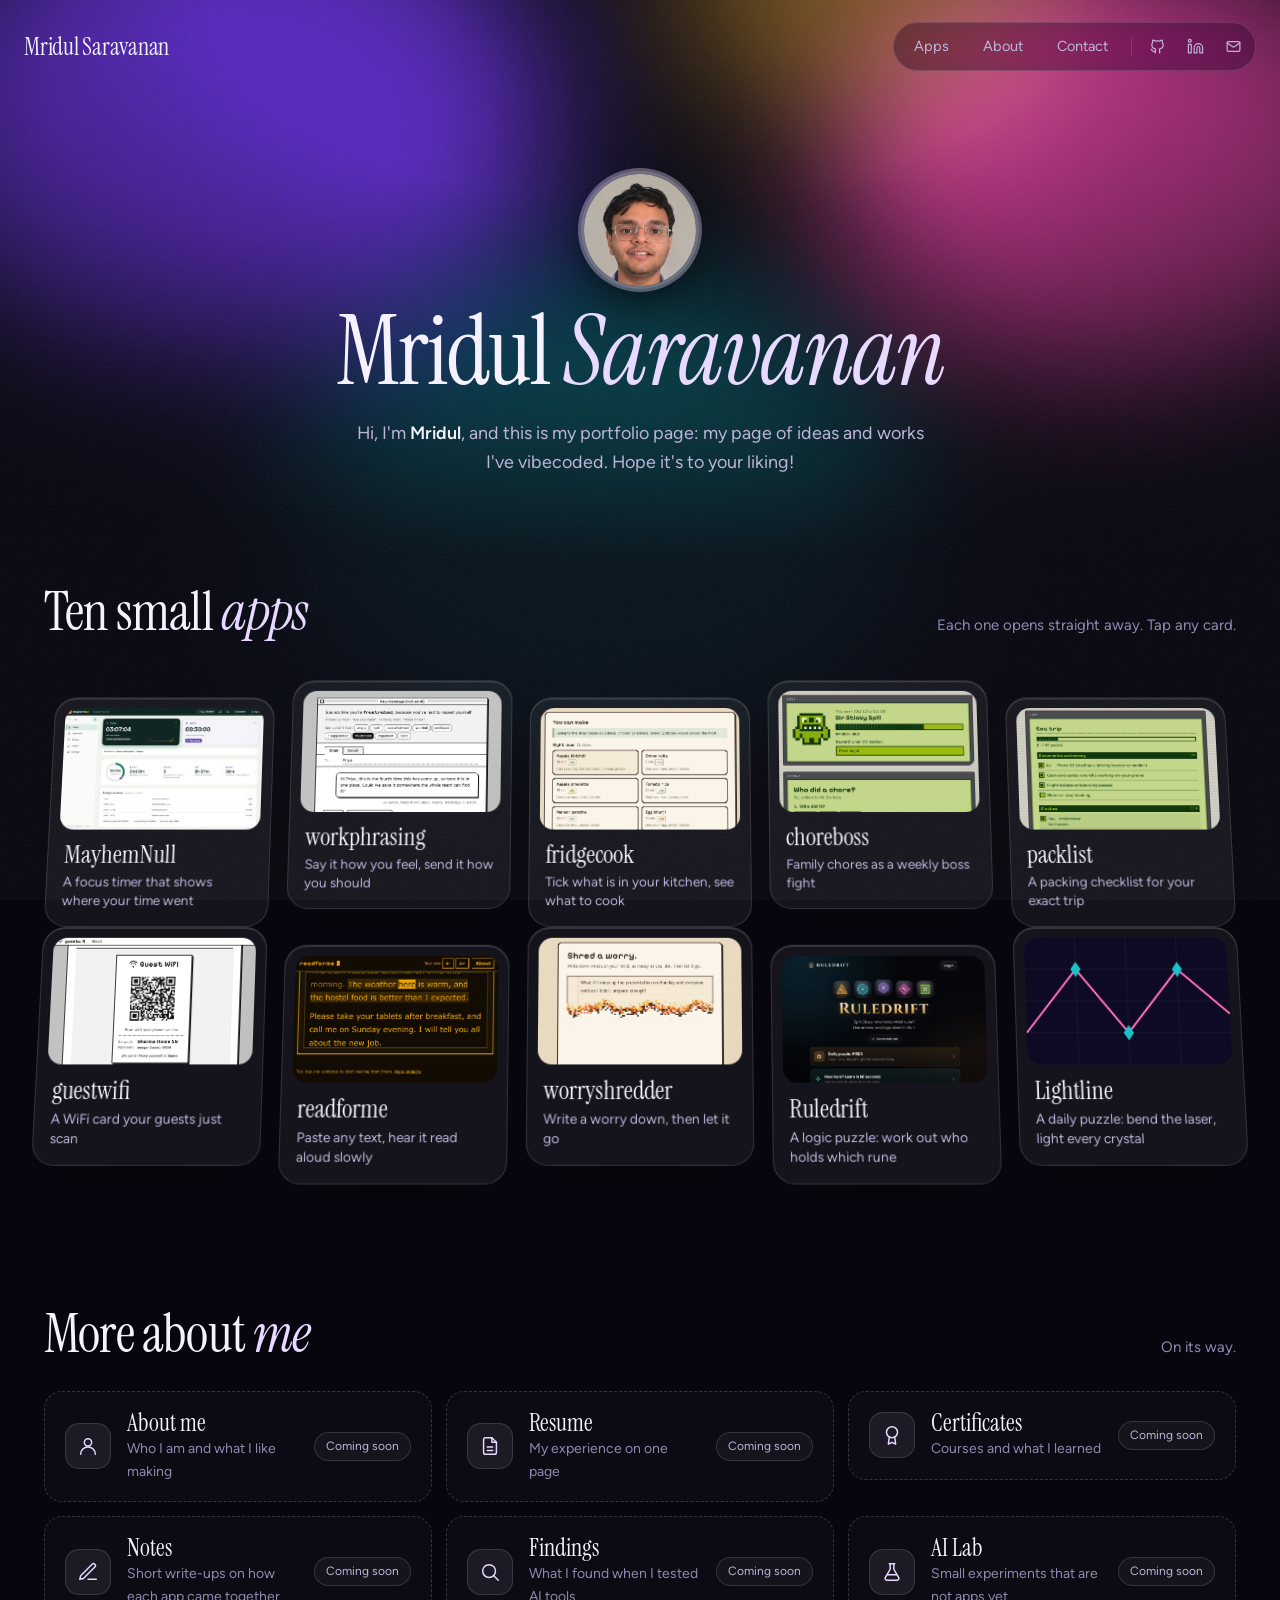
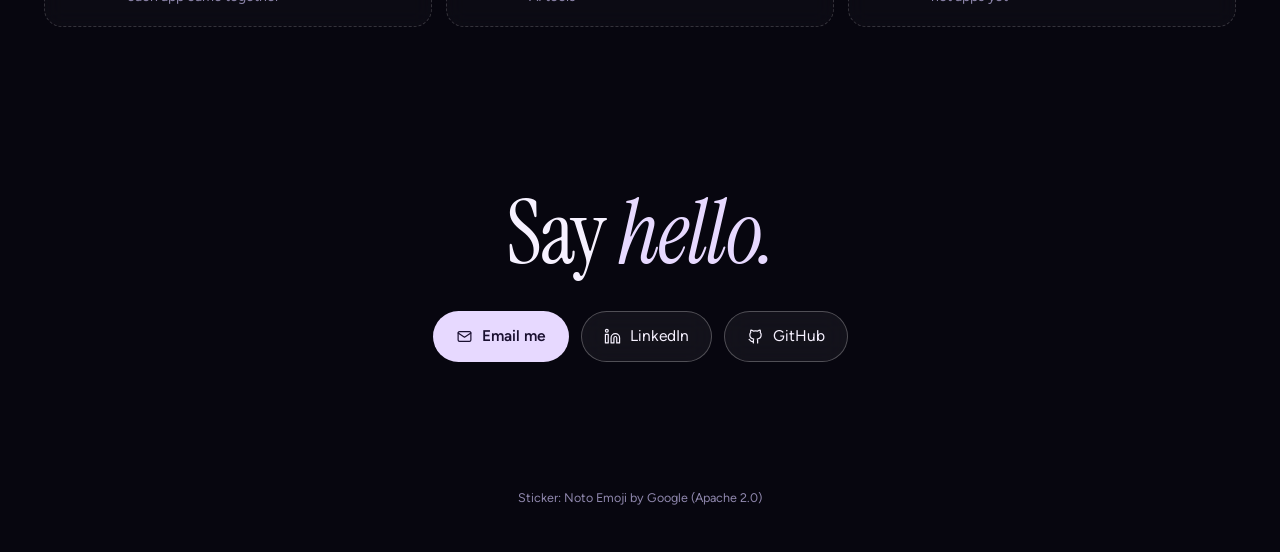
==== index.html @ 55b0dd6d "Homepage: real photo (blue shirt) instead of the waving emoji; link preview uses it too Co-Authored-" ====
<!doctype html>
<html lang="en">
<head>
<meta charset="utf-8">
<meta name="viewport" content="width=device-width, initial-scale=1">
<title>Mridul Saravanan</title>
<meta name="description" content="Hi, I'm Mridul. This is my page of ideas and works I've vibecoded.">
<meta property="og:title" content="Mridul Saravanan">
<meta property="og:description" content="My page of ideas and works I've vibecoded.">
<meta property="og:image" content="https://mridulsaravanan.com/assets/me-og.jpg">
<meta name="color-scheme" content="dark">
<meta name="theme-color" content="#07060f">
<link rel="icon" href="assets/me.png" type="image/png">
<link rel="preload" href="assets/instrument-serif-400.woff2" as="font" type="font/woff2" crossorigin>
<style>
@font-face { font-family: "Instrument Serif"; src: url("assets/instrument-serif-400.woff2") format("woff2"); font-weight: 400; font-style: normal; font-display: swap; }
@font-face { font-family: "Instrument Serif"; src: url("assets/instrument-serif-400-italic.woff2") format("woff2"); font-weight: 400; font-style: italic; font-display: swap; }
@font-face { font-family: "Figtree"; src: url("assets/figtree-400.woff2") format("woff2"); font-weight: 400; font-display: swap; }
@font-face { font-family: "Figtree"; src: url("assets/figtree-600.woff2") format("woff2"); font-weight: 600; font-display: swap; }

:root {
  --bg: #07060f;
  --text: #f6f1ff;
  --muted: #bdb4d8;
  --dim: #8f87ad;
  --glass: rgba(255, 255, 255, .055);
  --glass-hi: rgba(255, 255, 255, .11);
  --edge: rgba(255, 255, 255, .13);
  --edge-hi: rgba(255, 255, 255, .26);
  --violet: #6d3cff;
  --rose: #ff4fa3;
  --teal: #19c3c9;
  --amber: #ffb44a;
  --lilac: #e7d9ff;
  --serif: "Instrument Serif", Georgia, serif;
  --sans: "Figtree", system-ui, -apple-system, "Segoe UI", sans-serif;
  --ease: cubic-bezier(.16, 1, .3, 1);
}
* { box-sizing: border-box; }
html { background: var(--bg); overflow-x: clip; scroll-behavior: smooth; scrollbar-color: #2b2540 var(--bg); }
body { margin: 0; min-height: 100vh; color: var(--text); font: 400 17px/1.6 var(--sans); -webkit-font-smoothing: antialiased; overflow-x: clip; }
::selection { background: rgba(190, 140, 255, .38); color: #fff; }
a { color: inherit; text-decoration: none; }
:focus-visible { outline: 2px solid var(--lilac); outline-offset: 4px; border-radius: 12px; }

/* ---------- the sky: aurora, a light that follows the pointer, grain ---------- */
.aurora { position: fixed; inset: -20%; z-index: 0; pointer-events: none; filter: blur(72px) saturate(130%);
  transform: translate3d(var(--ax, 0px), var(--ay, 0px), 0); animation: dawn 2.4s var(--ease) both; }
.aurora i { position: absolute; border-radius: 50%; mix-blend-mode: screen; opacity: .72; animation: drift 22s ease-in-out infinite alternate; }
.aurora i:nth-child(1) { width: 52vw; height: 40vw; left: 8%; top: 4%; background: var(--violet); }
.aurora i:nth-child(2) { width: 46vw; height: 36vw; right: 6%; top: 10%; background: var(--rose); animation-duration: 28s; animation-delay: -6s; }
.aurora i:nth-child(3) { width: 50vw; height: 34vw; left: 30%; top: 38%; background: var(--teal); animation-duration: 25s; animation-delay: -12s; opacity: .5; }
.aurora i:nth-child(4) { width: 30vw; height: 24vw; left: 52%; top: 0; background: var(--amber); opacity: .42; animation-duration: 31s; }
@keyframes drift { 0% { transform: translate(0, 0) scale(1); } 50% { transform: translate(6vw, 4vw) scale(1.12); } 100% { transform: translate(-5vw, 2vw) scale(.92); } }
@keyframes dawn { from { opacity: 0; } to { opacity: 1; } }
.veil { position: fixed; inset: 0; z-index: 0; pointer-events: none; background: radial-gradient(120% 80% at 50% 0%, transparent 28%, rgba(7, 6, 15, .88) 78%); }
.torch { position: fixed; left: 0; top: 0; width: 640px; height: 640px; margin: -320px 0 0 -320px; z-index: 0; pointer-events: none; border-radius: 50%;
  background: radial-gradient(closest-side, rgba(231, 217, 255, .1), transparent); transform: translate3d(var(--mx, 50vw), var(--my, 30vh), 0); opacity: 0; transition: opacity .8s; }
.torch.on { opacity: 1; }
.grain { position: fixed; inset: 0; z-index: 0; pointer-events: none; opacity: .08;
  background: url("data:image/svg+xml,%3Csvg xmlns='http://www.w3.org/2000/svg' width='140' height='140'%3E%3Cfilter id='n'%3E%3CfeTurbulence type='fractalNoise' baseFrequency='.9' numOctaves='2'/%3E%3C/filter%3E%3Crect width='100%25' height='100%25' filter='url(%23n)'/%3E%3C/svg%3E"); }

/* ---------- top bar ---------- */
.bar { position: sticky; top: 0; z-index: 20; display: flex; align-items: center; gap: 24px; max-width: 1280px; margin: 0 auto; padding: 22px 24px; }
.bar::before { content: ""; position: absolute; inset: 0 calc(50% - 50vw); z-index: -1; opacity: 0; transition: opacity .4s;
  background: rgba(9, 7, 20, .6); backdrop-filter: blur(18px) saturate(150%); -webkit-backdrop-filter: blur(18px) saturate(150%); border-bottom: 1px solid var(--edge); }
.bar.stuck::before { opacity: 1; }
.bar .who { font: 400 24px/1 var(--serif); letter-spacing: -.01em; }
.bar nav { margin-left: auto; display: flex; align-items: center; gap: 4px; padding: 5px; border-radius: 999px; background: rgba(20, 16, 36, .42); border: 1px solid var(--edge);
  backdrop-filter: blur(14px) saturate(150%); -webkit-backdrop-filter: blur(14px) saturate(150%); }
.bar nav a { padding: 7px 15px; border-radius: 999px; font-size: 14.5px; color: var(--muted); transition: color .25s, background .25s; }
.bar nav a:hover { color: var(--text); background: rgba(255, 255, 255, .08); }
.bar nav .ico { display: grid; place-items: center; width: 34px; height: 34px; padding: 0; }
.bar nav .sep { width: 1px; height: 18px; margin: 0 4px; background: var(--edge); }
svg.i { width: 17px; height: 17px; fill: none; stroke: currentColor; stroke-width: 1.7; stroke-linecap: round; stroke-linejoin: round; }

/* ---------- hello ---------- */
main { position: relative; z-index: 1; }
.hero { text-align: center; padding: 9vh 24px 0; }
.me { width: 112px; height: 112px; display: block; margin: 0 auto 20px; border-radius: 50%; object-fit: cover; box-shadow: 0 0 0 3px rgba(255, 255, 255, .14), 0 0 0 6px color-mix(in srgb, var(--lilac) 35%, transparent), 0 14px 34px rgba(0, 0, 0, .5); animation: float 7s ease-in-out infinite; }
@keyframes float { 50% { transform: translateY(-6px); } }
h1 { margin: 0; font: 400 clamp(60px, 10vw, 96px)/.95 var(--serif); letter-spacing: -.02em; text-wrap: balance; }
h1 em { font-style: italic; color: var(--lilac); }
.hello { max-width: 32em; margin: 22px auto 0; color: var(--muted); font-size: clamp(16px, 1.4vw, 19px); text-wrap: pretty; }
.hello b { color: var(--text); font-weight: 600; }
/* the one entrance: the name comes into focus out of the aurora */
.js .hero h1 { animation: focusIn 1.6s var(--ease) .15s both; }
.js .hero .hello { animation: focusIn 1.4s var(--ease) .45s both; }
.js .apps .head { animation: focusIn 1.4s var(--ease) .6s both; }
@keyframes focusIn { from { opacity: 0; filter: blur(14px); transform: translateY(10px); } to { opacity: 1; filter: none; transform: none; } }

/* ---------- section heads ---------- */
.head { max-width: 1240px; margin: 0 auto; padding: 0 24px; display: flex; align-items: baseline; justify-content: space-between; gap: 16px; }
.head h2 { margin: 0; font: 400 clamp(36px, 4.4vw, 54px)/1 var(--serif); letter-spacing: -.015em; }
.head h2 em { font-style: italic; color: var(--lilac); }
.head p { margin: 0; color: var(--dim); font-size: 15px; }

/* ---------- the apps: a glass wall that leans toward the pointer ---------- */
.apps { padding-top: 12vh; }
.stage { max-width: 1240px; margin: 34px auto 0; padding: 0 24px; perspective: 1600px; }
.wall { list-style: none; margin: 0; padding: 0; display: grid; grid-template-columns: repeat(5, 1fr); gap: 18px;
  transform: rotateX(var(--tx, 8deg)) rotateY(var(--ty, 0deg)); transform-style: preserve-3d; transition: transform 1.1s var(--ease); }
.wall li:nth-child(odd) { transform: translateY(18px); }
.js .wall li { animation: arrive 1.5s var(--ease) both; animation-delay: calc(.5s + var(--i) * 70ms); }
@keyframes arrive { from { opacity: 0; translate: 0 50px; } to { opacity: 1; translate: 0 0; } }
.card { position: relative; display: block; height: 100%; border-radius: 22px; padding: 10px; background: var(--glass); border: 1px solid var(--edge); overflow: hidden;
  backdrop-filter: blur(18px) saturate(160%); -webkit-backdrop-filter: blur(18px) saturate(160%);
  box-shadow: 0 30px 60px -24px rgba(0, 0, 0, .6), inset 0 1px 0 rgba(255, 255, 255, .16);
  transition: transform .7s var(--ease), background .4s, border-color .4s, box-shadow .7s var(--ease); }
/* a sheen that follows the pointer across the glass */
.card::after { content: ""; position: absolute; inset: 0; border-radius: inherit; pointer-events: none; opacity: 0; transition: opacity .4s;
  background: radial-gradient(260px circle at var(--sx, 50%) var(--sy, 0%), rgba(255, 255, 255, .16), transparent 60%); }
.card:hover, .card:focus-visible { background: var(--glass-hi); border-color: var(--edge-hi); transform: translateZ(60px) translateY(-6px);
  box-shadow: 0 44px 80px -28px rgba(0, 0, 0, .75), inset 0 1px 0 rgba(255, 255, 255, .24); }
.card:hover::after, .card:focus-visible::after { opacity: 1; }
.shot { display: block; aspect-ratio: 16 / 10; border-radius: 14px; overflow: hidden; background: #120d26; }
.shot img, .shot svg { display: block; width: 100%; height: 100%; object-fit: cover; object-position: top; transition: transform 1.2s var(--ease); }
.card:hover .shot img { transform: scale(1.05); }
.card h3 { margin: 12px 6px 0; font: 400 25px/1.1 var(--serif); }
.card p { margin: 4px 6px 6px; font-size: 13.5px; line-height: 1.42; color: var(--muted); }
.card .seen { position: absolute; top: 18px; right: 18px; padding: 3px 9px; border-radius: 999px; font-size: 11px; letter-spacing: .04em; color: #1a1030; background: rgba(231, 217, 255, .85); opacity: 0; }
.wall li.visited .seen { opacity: 1; }
/* opening an app: the card flies forward through the glass */
.wall li.launch .card { animation: launch .6s cubic-bezier(.5, 0, .75, 0) forwards; }
@keyframes launch { to { transform: translateZ(420px); opacity: 0; filter: blur(6px); } }
/* the rest of the wall dims while one card is in focus */
.wall:has(.card:hover, .card:focus-visible) .card:not(:hover):not(:focus-visible) { opacity: .62; filter: saturate(.75); }

/* ---------- coming soon ---------- */
.soon { padding-top: 16vh; }
.soon-list { max-width: 1240px; margin: 30px auto 0; padding: 0 24px; list-style: none; display: grid; grid-template-columns: repeat(3, 1fr); gap: 14px; }
.soon-item { position: relative; display: flex; align-items: center; gap: 16px; padding: 18px 20px; border-radius: 18px; border: 1px dashed rgba(255, 255, 255, .17); background: rgba(255, 255, 255, .025);
  backdrop-filter: blur(10px); -webkit-backdrop-filter: blur(10px); }
.soon-item .glyph { flex: none; display: grid; place-items: center; width: 46px; height: 46px; border-radius: 14px; color: var(--lilac); background: rgba(231, 217, 255, .07); border: 1px solid var(--edge); }
.soon-item .glyph svg { width: 22px; height: 22px; fill: none; stroke: currentColor; stroke-width: 1.6; stroke-linecap: round; stroke-linejoin: round; }
.soon-item h3 { margin: 0; font: 400 24px/1.1 var(--serif); }
.soon-item p { margin: 2px 0 0; font-size: 14px; color: var(--dim); }
.soon-item .tag { margin-left: auto; flex: none; padding: 4px 11px; border-radius: 999px; font-size: 12px; color: var(--muted); border: 1px solid var(--edge); background: rgba(255, 255, 255, .04); }

/* ---------- contact ---------- */
.contact { padding: 18vh 24px 0; text-align: center; }
.contact h2 { margin: 0; font: 400 clamp(46px, 7vw, 88px)/1 var(--serif); letter-spacing: -.02em; }
.contact h2 em { font-style: italic; color: var(--lilac); }
.links { display: flex; justify-content: center; flex-wrap: wrap; gap: 12px; margin-top: 34px; }
.btn { display: inline-flex; align-items: center; gap: 9px; min-height: 48px; padding: 12px 22px; border-radius: 999px; font-size: 15.5px; border: 1px solid var(--edge-hi);
  background: rgba(255, 255, 255, .05); backdrop-filter: blur(12px); -webkit-backdrop-filter: blur(12px); transition: transform .4s var(--ease), background .3s, border-color .3s; }
.btn:hover { transform: translateY(-2px); background: rgba(255, 255, 255, .1); border-color: rgba(255, 255, 255, .4); }
.btn.main { background: var(--lilac); color: #1a1030; border-color: transparent; font-weight: 600; }
.btn.main:hover { background: #fff; box-shadow: 0 16px 40px -14px rgba(231, 217, 255, .6); }
footer { position: relative; z-index: 1; text-align: center; padding: 14vh 24px 44px; color: var(--dim); font-size: 12.5px; }

@media (max-width: 900px) {
  .wall { grid-template-columns: repeat(3, 1fr); }
  .soon-list { grid-template-columns: 1fr 1fr; }
}
@media (max-width: 640px) {
  .bar { padding: 16px; gap: 10px; }
  .bar .who { font-size: 21px; }
  .bar nav .txt, .bar nav .sep { display: none; }
  .hero { padding-top: 7vh; }
  .me { width: 96px; height: 96px; }
  .head { flex-direction: column; gap: 6px; padding: 0 16px; }
  .stage { perspective: none; padding: 0 16px; margin-top: 24px; }
  .wall { grid-template-columns: 1fr 1fr; gap: 12px; transform: none !important; }
  .wall li:nth-child(odd) { transform: none; }
  .card h3 { font-size: 21px; }
  .card p { font-size: 13px; }
  .soon-list { grid-template-columns: 1fr; padding: 0 16px; gap: 10px; }
  .soon-item { padding: 14px 16px; }
}
@media (prefers-reduced-motion: reduce) {
  *, .js .wall li, .js .hero h1, .js .hero .hello, .js .apps .head { animation: none !important; transition: none !important; }
  .wall { transform: rotateX(8deg) !important; }
}
</style>
<script>document.documentElement.className = 'js';</script>
</head>
<body>
<div class="aurora" id="aurora" aria-hidden="true"><i></i><i></i><i></i><i></i></div>
<div class="veil" aria-hidden="true"></div>
<div class="torch" id="torch" aria-hidden="true"></div>
<div class="grain" aria-hidden="true"></div>

<header class="bar">
  <a class="who" href="#top">Mridul Saravanan</a>
  <nav aria-label="Site">
    <a class="txt" href="#apps">Apps</a>
    <a class="txt" href="#soon">About</a>
    <a class="txt" href="#contact">Contact</a>
    <span class="sep" aria-hidden="true"></span>
    <a class="ico" href="https://github.com/mridulsn" aria-label="GitHub"><svg class="i" viewBox="0 0 24 24"><path d="M9 19c-4.3 1.4-4.3-2.5-6-3m12 5v-3.5c0-1 .1-1.4-.5-2 2.8-.3 5.5-1.4 5.5-6a4.6 4.6 0 0 0-1.3-3.2 4.2 4.2 0 0 0-.1-3.2s-1.1-.3-3.5 1.3a12.3 12.3 0 0 0-6.2 0C6.5 2.8 5.4 3.1 5.4 3.1a4.2 4.2 0 0 0-.1 3.2A4.6 4.6 0 0 0 4 9.5c0 4.6 2.7 5.7 5.5 6-.6.6-.6 1.2-.5 2V21"/></svg></a>
    <a class="ico" href="https://www.linkedin.com/in/mridulsn" aria-label="LinkedIn"><svg class="i" viewBox="0 0 24 24"><path d="M16 8a6 6 0 0 1 6 6v7h-4v-7a2 2 0 0 0-4 0v7h-4v-7a6 6 0 0 1 6-6zM2 9h4v12H2zM4 2a2 2 0 1 1 0 4 2 2 0 0 1 0-4z"/></svg></a>
    <a class="ico" href="mailto:mridul8527@gmail.com" aria-label="Email"><svg class="i" viewBox="0 0 24 24"><rect x="3" y="5" width="18" height="14" rx="2"/><path d="M3 7l9 6 9-6"/></svg></a>
  </nav>
</header>

<main id="top">
  <section class="hero">
    <img class="me" src="assets/me-photo.jpg" alt="Mridul Saravanan" width="112" height="112">
    <h1>Mridul <em>Saravanan</em></h1>
    <p class="hello">Hi, I'm <b>Mridul</b>, and this is my portfolio page: my page of ideas and works I've vibecoded. Hope it's to your liking!</p>
  </section>

  <section class="apps" id="apps" aria-labelledby="apps-h">
    <div class="head"><h2 id="apps-h">Ten small <em>apps</em></h2><p>Each one opens straight away. Tap any card.</p></div>
    <div class="stage"><ul class="wall" id="wall"></ul></div>
  </section>

  <section class="soon" id="soon" aria-labelledby="soon-h">
    <div class="head"><h2 id="soon-h">More about <em>me</em></h2><p>On its way.</p></div>
    <ul class="soon-list" id="soon-list"></ul>
  </section>

  <section class="contact" id="contact" aria-labelledby="contact-h">
    <h2 id="contact-h">Say <em>hello.</em></h2>
    <div class="links">
      <a class="btn main" href="mailto:mridul8527@gmail.com"><svg class="i" viewBox="0 0 24 24"><rect x="3" y="5" width="18" height="14" rx="2"/><path d="M3 7l9 6 9-6"/></svg>Email me</a>
      <a class="btn" href="https://www.linkedin.com/in/mridulsn"><svg class="i" viewBox="0 0 24 24"><path d="M16 8a6 6 0 0 1 6 6v7h-4v-7a2 2 0 0 0-4 0v7h-4v-7a6 6 0 0 1 6-6zM2 9h4v12H2zM4 2a2 2 0 1 1 0 4 2 2 0 0 1 0-4z"/></svg>LinkedIn</a>
      <a class="btn" href="https://github.com/mridulsn"><svg class="i" viewBox="0 0 24 24"><path d="M9 19c-4.3 1.4-4.3-2.5-6-3m12 5v-3.5c0-1 .1-1.4-.5-2 2.8-.3 5.5-1.4 5.5-6a4.6 4.6 0 0 0-1.3-3.2 4.2 4.2 0 0 0-.1-3.2s-1.1-.3-3.5 1.3a12.3 12.3 0 0 0-6.2 0C6.5 2.8 5.4 3.1 5.4 3.1a4.2 4.2 0 0 0-.1 3.2A4.6 4.6 0 0 0 4 9.5c0 4.6 2.7 5.7 5.5 6-.6.6-.6 1.2-.5 2V21"/></svg>GitHub</a>
    </div>
  </section>
</main>

<footer>Sticker: Noto Emoji by Google (Apache 2.0)</footer>

<script>
(function () {
  'use strict';
  var PROJECTS = [
    ['MayhemNull', 'A focus timer that shows where your time went', 'mayhemnull'],
    ['workphrasing', 'Say it how you feel, send it how you should', 'workphrasing'],
    ['fridgecook', 'Tick what is in your kitchen, see what to cook', 'fridgecook'],
    ['choreboss', 'Family chores as a weekly boss fight', 'choreboss'],
    ['packlist', 'A packing checklist for your exact trip', 'packlist'],
    ['guestwifi', 'A WiFi card your guests just scan', 'guestwifi'],
    ['readforme', 'Paste any text, hear it read aloud slowly', 'readforme'],
    ['worryshredder', 'Write a worry down, then let it go', 'worryshredder'],
    ['Ruledrift', 'A logic puzzle: work out who holds which rune', 'ruledrift'],
    ['Lightline', 'A daily puzzle: bend the laser, light every crystal', 'lightline']
  ];
  // Coming soon: to open one later, give it a link as a fourth item, e.g. [..., '/about/']
  var SOON = [
    ['About me', 'Who I am and what I like making', 'user'],
    ['Resume', 'My experience on one page', 'doc'],
    ['Certificates', 'Courses and what I learned', 'badge'],
    ['Notes', 'Short write-ups on how each app came together', 'pen'],
    ['Findings', 'What I found when I tested AI tools', 'search'],
    ['AI Lab', 'Small experiments that are not apps yet', 'flask']
  ];
  var GLYPHS = {
    user: '<circle cx="12" cy="8" r="4"/><path d="M4 21a8 8 0 0 1 16 0"/>',
    doc: '<path d="M14 3H7a2 2 0 0 0-2 2v14a2 2 0 0 0 2 2h10a2 2 0 0 0 2-2V8z"/><path d="M14 3v5h5M9 13h6M9 17h6"/>',
    badge: '<circle cx="12" cy="9" r="6"/><path d="M9 14.5L8 22l4-2 4 2-1-7.5"/>',
    pen: '<path d="M12 20h9"/><path d="M16.5 3.5a2.1 2.1 0 0 1 3 3L7 19l-4 1 1-4z"/>',
    search: '<circle cx="11" cy="11" r="7"/><path d="M21 21l-4.3-4.3"/>',
    flask: '<path d="M9 3h6M10 3v6L4.5 18.5A2 2 0 0 0 6.2 21h11.6a2 2 0 0 0 1.7-2.5L14 9V3"/><path d="M7 15h10"/>'
  };
  var LIGHTLINE_ART = '<svg viewBox="0 0 320 200" preserveAspectRatio="xMidYMid slice" aria-hidden="true"><rect width="320" height="200" fill="#0f0a24"/>' +
    '<g stroke="rgba(231,217,255,.08)"><path d="M0 50H320M0 100H320M0 150H320M80 0V200M160 0V200M240 0V200"/></g>' +
    '<path d="M0 150 L80 50 L160 150 L240 50 L320 120" fill="none" stroke="#ff4fa3" stroke-width="3" stroke-linejoin="round"/>' +
    '<path d="M0 150 L80 50 L160 150 L240 50 L320 120" fill="none" stroke="#ffd1ea" stroke-width="1"/>' +
    '<g fill="#19c3c9"><path d="M80 38l8 12-8 12-8-12z"/><path d="M160 138l8 12-8 12-8-12z"/><path d="M240 38l8 12-8 12-8-12z"/></g></svg>';

  var reduce = window.matchMedia && window.matchMedia('(prefers-reduced-motion: reduce)').matches;
  var visited = [];
  try { visited = JSON.parse(localStorage.getItem('aurora.visited') || '[]') || []; } catch (e) { visited = []; }

  var wall = document.getElementById('wall');
  PROJECTS.forEach(function (p, i) {
    var li = document.createElement('li');
    li.style.setProperty('--i', i);
    if (visited.indexOf(p[2]) >= 0) li.className = 'visited';
    var a = document.createElement('a');
    a.className = 'card'; a.href = '/' + p[2] + '/'; a.setAttribute('data-slug', p[2]);
    a.innerHTML = '<span class="shot">' + (p[2] === 'lightline' ? LIGHTLINE_ART : '<img loading="lazy" alt="" src="assets/' + p[2] + '.jpg">') + '</span>' +
      '<h3></h3><p></p><span class="seen">Opened</span>';
    a.querySelector('h3').textContent = p[0];
    a.querySelector('p').textContent = p[1];
    li.appendChild(a); wall.appendChild(li);
  });

  var soon = document.getElementById('soon-list');
  SOON.forEach(function (s) {
    var li = document.createElement('li');
    var el = document.createElement(s[3] ? 'a' : 'div');
    el.className = 'soon-item';
    if (s[3]) el.href = s[3];
    el.innerHTML = '<span class="glyph"><svg viewBox="0 0 24 24" aria-hidden="true">' + GLYPHS[s[2]] + '</svg></span><span><h3></h3><p></p></span>' +
      (s[3] ? '' : '<span class="tag">Coming soon</span>');
    el.querySelector('h3').textContent = s[0];
    el.querySelector('p').textContent = s[1];
    li.appendChild(el); soon.appendChild(li);
  });

  // the top bar gets its glass once the page moves under it
  var bar = document.querySelector('.bar');
  function onScroll() { bar.classList.toggle('stuck', window.scrollY > 8); }
  window.addEventListener('scroll', onScroll, { passive: true }); onScroll();

  // Tap: the card flies forward, then the app opens. Modified clicks open as usual.
  wall.addEventListener('click', function (e) {
    var a = e.target.closest('.card'); if (!a) return;
    var slug = a.getAttribute('data-slug');
    try { if (visited.indexOf(slug) < 0) { visited.push(slug); localStorage.setItem('aurora.visited', JSON.stringify(visited)); } } catch (err) { /* fine */ }
    if (reduce || e.metaKey || e.ctrlKey || e.shiftKey || e.button) return;
    e.preventDefault();
    a.parentNode.classList.add('launch');
    setTimeout(function () { window.location.href = a.href; }, 480);
  });
  window.addEventListener('pageshow', function () {
    Array.prototype.forEach.call(document.querySelectorAll('.launch'), function (li) { li.classList.remove('launch'); });
  });

  // Pointer: the wall leans toward it, the aurora drifts the other way, a soft light follows, the glass catches a sheen.
  if (!reduce && window.matchMedia('(hover: hover)').matches) {
    var aurora = document.getElementById('aurora'), torch = document.getElementById('torch');
    var tx = 0, ty = 0, px = 0, py = 0, raf = 0;
    window.addEventListener('pointermove', function (e) {
      tx = e.clientX / window.innerWidth - .5; ty = e.clientY / window.innerHeight - .5;
      torch.style.setProperty('--mx', e.clientX + 'px'); torch.style.setProperty('--my', e.clientY + 'px'); torch.classList.add('on');
      var c = e.target.closest && e.target.closest('.card');
      if (c) { var r = c.getBoundingClientRect(); c.style.setProperty('--sx', (e.clientX - r.left) + 'px'); c.style.setProperty('--sy', (e.clientY - r.top) + 'px'); }
      if (!raf) raf = requestAnimationFrame(step);
    }, { passive: true });
    document.addEventListener('pointerleave', function () { torch.classList.remove('on'); tx = 0; ty = 0; if (!raf) raf = requestAnimationFrame(step); });
    function step() {
      px += (tx - px) * .08; py += (ty - py) * .08;
      wall.style.setProperty('--ty', (px * 9).toFixed(2) + 'deg');
      wall.style.setProperty('--tx', (8 - py * 8).toFixed(2) + 'deg');
      aurora.style.setProperty('--ax', (px * -40).toFixed(1) + 'px');
      aurora.style.setProperty('--ay', (py * -30).toFixed(1) + 'px');
      raf = (Math.abs(tx - px) + Math.abs(ty - py) > .001) ? requestAnimationFrame(step) : 0;
    }
  }
})();
</script>
</body>
</html>
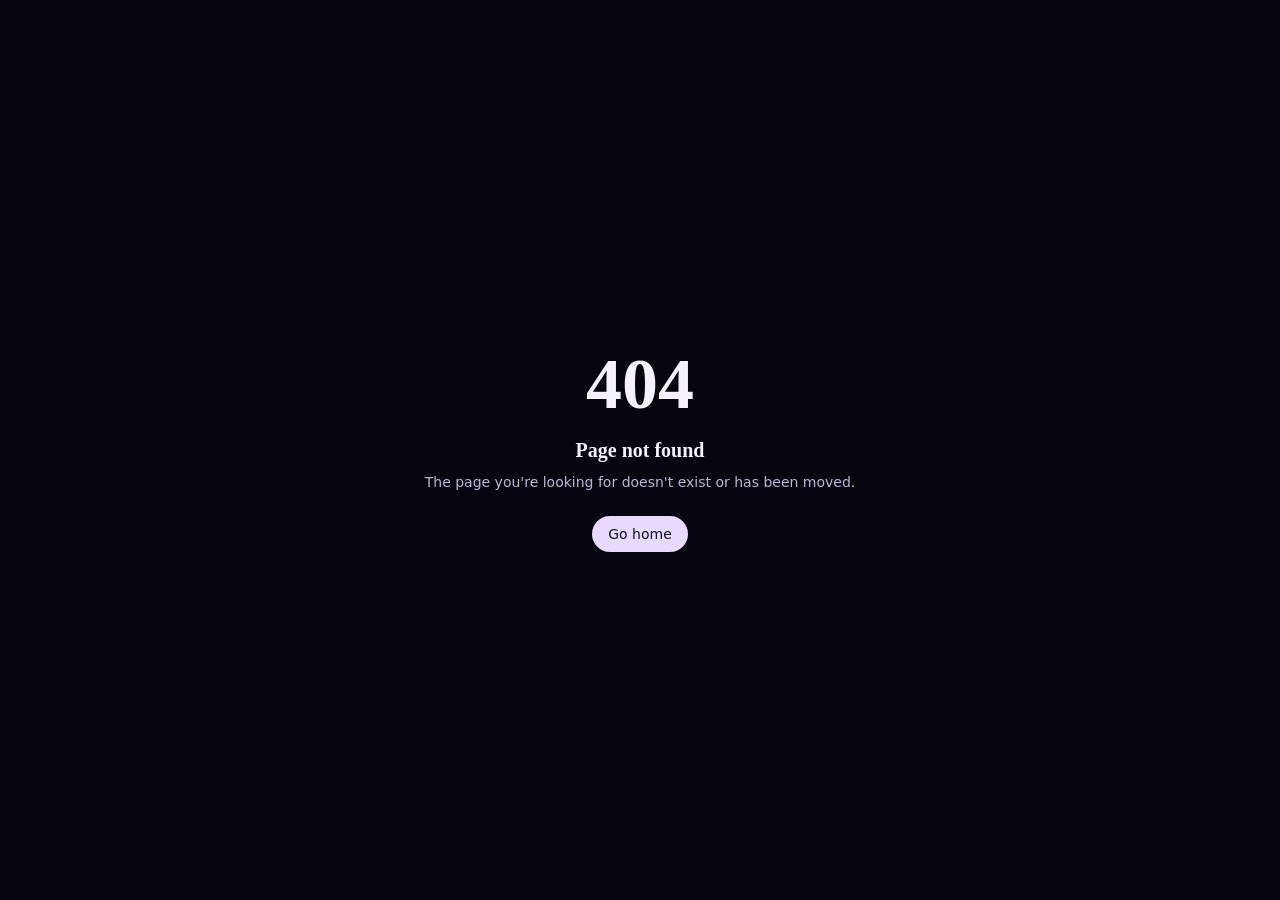
==== commit 07874496: "Homepage: Lovable Aurora build with projects, case studies, certifications and white-shirt photo Sta" ====
--- a/index.html
+++ b/index.html
@@ -1,338 +1 @@
-<!doctype html>
-<html lang="en">
-<head>
-<meta charset="utf-8">
-<meta name="viewport" content="width=device-width, initial-scale=1">
-<title>Mridul Saravanan</title>
-<meta name="description" content="Hi, I'm Mridul. This is my page of ideas and works I've vibecoded.">
-<meta property="og:title" content="Mridul Saravanan">
-<meta property="og:description" content="My page of ideas and works I've vibecoded.">
-<meta property="og:image" content="https://mridulsaravanan.com/assets/me-og.jpg">
-<meta name="color-scheme" content="dark">
-<meta name="theme-color" content="#07060f">
-<link rel="icon" href="assets/me.png" type="image/png">
-<link rel="preload" href="assets/instrument-serif-400.woff2" as="font" type="font/woff2" crossorigin>
-<style>
-@font-face { font-family: "Instrument Serif"; src: url("assets/instrument-serif-400.woff2") format("woff2"); font-weight: 400; font-style: normal; font-display: swap; }
-@font-face { font-family: "Instrument Serif"; src: url("assets/instrument-serif-400-italic.woff2") format("woff2"); font-weight: 400; font-style: italic; font-display: swap; }
-@font-face { font-family: "Figtree"; src: url("assets/figtree-400.woff2") format("woff2"); font-weight: 400; font-display: swap; }
-@font-face { font-family: "Figtree"; src: url("assets/figtree-600.woff2") format("woff2"); font-weight: 600; font-display: swap; }
-
-:root {
-  --bg: #07060f;
-  --text: #f6f1ff;
-  --muted: #bdb4d8;
-  --dim: #8f87ad;
-  --glass: rgba(255, 255, 255, .055);
-  --glass-hi: rgba(255, 255, 255, .11);
-  --edge: rgba(255, 255, 255, .13);
-  --edge-hi: rgba(255, 255, 255, .26);
-  --violet: #6d3cff;
-  --rose: #ff4fa3;
-  --teal: #19c3c9;
-  --amber: #ffb44a;
-  --lilac: #e7d9ff;
-  --serif: "Instrument Serif", Georgia, serif;
-  --sans: "Figtree", system-ui, -apple-system, "Segoe UI", sans-serif;
-  --ease: cubic-bezier(.16, 1, .3, 1);
-}
-* { box-sizing: border-box; }
-html { background: var(--bg); overflow-x: clip; scroll-behavior: smooth; scrollbar-color: #2b2540 var(--bg); }
-body { margin: 0; min-height: 100vh; color: var(--text); font: 400 17px/1.6 var(--sans); -webkit-font-smoothing: antialiased; overflow-x: clip; }
-::selection { background: rgba(190, 140, 255, .38); color: #fff; }
-a { color: inherit; text-decoration: none; }
-:focus-visible { outline: 2px solid var(--lilac); outline-offset: 4px; border-radius: 12px; }
-
-/* ---------- the sky: aurora, a light that follows the pointer, grain ---------- */
-.aurora { position: fixed; inset: -20%; z-index: 0; pointer-events: none; filter: blur(72px) saturate(130%);
-  transform: translate3d(var(--ax, 0px), var(--ay, 0px), 0); animation: dawn 2.4s var(--ease) both; }
-.aurora i { position: absolute; border-radius: 50%; mix-blend-mode: screen; opacity: .72; animation: drift 22s ease-in-out infinite alternate; }
-.aurora i:nth-child(1) { width: 52vw; height: 40vw; left: 8%; top: 4%; background: var(--violet); }
-.aurora i:nth-child(2) { width: 46vw; height: 36vw; right: 6%; top: 10%; background: var(--rose); animation-duration: 28s; animation-delay: -6s; }
-.aurora i:nth-child(3) { width: 50vw; height: 34vw; left: 30%; top: 38%; background: var(--teal); animation-duration: 25s; animation-delay: -12s; opacity: .5; }
-.aurora i:nth-child(4) { width: 30vw; height: 24vw; left: 52%; top: 0; background: var(--amber); opacity: .42; animation-duration: 31s; }
-@keyframes drift { 0% { transform: translate(0, 0) scale(1); } 50% { transform: translate(6vw, 4vw) scale(1.12); } 100% { transform: translate(-5vw, 2vw) scale(.92); } }
-@keyframes dawn { from { opacity: 0; } to { opacity: 1; } }
-.veil { position: fixed; inset: 0; z-index: 0; pointer-events: none; background: radial-gradient(120% 80% at 50% 0%, transparent 28%, rgba(7, 6, 15, .88) 78%); }
-.torch { position: fixed; left: 0; top: 0; width: 640px; height: 640px; margin: -320px 0 0 -320px; z-index: 0; pointer-events: none; border-radius: 50%;
-  background: radial-gradient(closest-side, rgba(231, 217, 255, .1), transparent); transform: translate3d(var(--mx, 50vw), var(--my, 30vh), 0); opacity: 0; transition: opacity .8s; }
-.torch.on { opacity: 1; }
-.grain { position: fixed; inset: 0; z-index: 0; pointer-events: none; opacity: .08;
-  background: url("data:image/svg+xml,%3Csvg xmlns='http://www.w3.org/2000/svg' width='140' height='140'%3E%3Cfilter id='n'%3E%3CfeTurbulence type='fractalNoise' baseFrequency='.9' numOctaves='2'/%3E%3C/filter%3E%3Crect width='100%25' height='100%25' filter='url(%23n)'/%3E%3C/svg%3E"); }
-
-/* ---------- top bar ---------- */
-.bar { position: sticky; top: 0; z-index: 20; display: flex; align-items: center; gap: 24px; max-width: 1280px; margin: 0 auto; padding: 22px 24px; }
-.bar::before { content: ""; position: absolute; inset: 0 calc(50% - 50vw); z-index: -1; opacity: 0; transition: opacity .4s;
-  background: rgba(9, 7, 20, .6); backdrop-filter: blur(18px) saturate(150%); -webkit-backdrop-filter: blur(18px) saturate(150%); border-bottom: 1px solid var(--edge); }
-.bar.stuck::before { opacity: 1; }
-.bar .who { font: 400 24px/1 var(--serif); letter-spacing: -.01em; }
-.bar nav { margin-left: auto; display: flex; align-items: center; gap: 4px; padding: 5px; border-radius: 999px; background: rgba(20, 16, 36, .42); border: 1px solid var(--edge);
-  backdrop-filter: blur(14px) saturate(150%); -webkit-backdrop-filter: blur(14px) saturate(150%); }
-.bar nav a { padding: 7px 15px; border-radius: 999px; font-size: 14.5px; color: var(--muted); transition: color .25s, background .25s; }
-.bar nav a:hover { color: var(--text); background: rgba(255, 255, 255, .08); }
-.bar nav .ico { display: grid; place-items: center; width: 34px; height: 34px; padding: 0; }
-.bar nav .sep { width: 1px; height: 18px; margin: 0 4px; background: var(--edge); }
-svg.i { width: 17px; height: 17px; fill: none; stroke: currentColor; stroke-width: 1.7; stroke-linecap: round; stroke-linejoin: round; }
-
-/* ---------- hello ---------- */
-main { position: relative; z-index: 1; }
-.hero { text-align: center; padding: 9vh 24px 0; }
-.me { width: 112px; height: 112px; display: block; margin: 0 auto 20px; border-radius: 50%; object-fit: cover; box-shadow: 0 0 0 3px rgba(255, 255, 255, .14), 0 0 0 6px color-mix(in srgb, var(--lilac) 35%, transparent), 0 14px 34px rgba(0, 0, 0, .5); animation: float 7s ease-in-out infinite; }
-@keyframes float { 50% { transform: translateY(-6px); } }
-h1 { margin: 0; font: 400 clamp(60px, 10vw, 96px)/.95 var(--serif); letter-spacing: -.02em; text-wrap: balance; }
-h1 em { font-style: italic; color: var(--lilac); }
-.hello { max-width: 32em; margin: 22px auto 0; color: var(--muted); font-size: clamp(16px, 1.4vw, 19px); text-wrap: pretty; }
-.hello b { color: var(--text); font-weight: 600; }
-/* the one entrance: the name comes into focus out of the aurora */
-.js .hero h1 { animation: focusIn 1.6s var(--ease) .15s both; }
-.js .hero .hello { animation: focusIn 1.4s var(--ease) .45s both; }
-.js .apps .head { animation: focusIn 1.4s var(--ease) .6s both; }
-@keyframes focusIn { from { opacity: 0; filter: blur(14px); transform: translateY(10px); } to { opacity: 1; filter: none; transform: none; } }
-
-/* ---------- section heads ---------- */
-.head { max-width: 1240px; margin: 0 auto; padding: 0 24px; display: flex; align-items: baseline; justify-content: space-between; gap: 16px; }
-.head h2 { margin: 0; font: 400 clamp(36px, 4.4vw, 54px)/1 var(--serif); letter-spacing: -.015em; }
-.head h2 em { font-style: italic; color: var(--lilac); }
-.head p { margin: 0; color: var(--dim); font-size: 15px; }
-
-/* ---------- the apps: a glass wall that leans toward the pointer ---------- */
-.apps { padding-top: 12vh; }
-.stage { max-width: 1240px; margin: 34px auto 0; padding: 0 24px; perspective: 1600px; }
-.wall { list-style: none; margin: 0; padding: 0; display: grid; grid-template-columns: repeat(5, 1fr); gap: 18px;
-  transform: rotateX(var(--tx, 8deg)) rotateY(var(--ty, 0deg)); transform-style: preserve-3d; transition: transform 1.1s var(--ease); }
-.wall li:nth-child(odd) { transform: translateY(18px); }
-.js .wall li { animation: arrive 1.5s var(--ease) both; animation-delay: calc(.5s + var(--i) * 70ms); }
-@keyframes arrive { from { opacity: 0; translate: 0 50px; } to { opacity: 1; translate: 0 0; } }
-.card { position: relative; display: block; height: 100%; border-radius: 22px; padding: 10px; background: var(--glass); border: 1px solid var(--edge); overflow: hidden;
-  backdrop-filter: blur(18px) saturate(160%); -webkit-backdrop-filter: blur(18px) saturate(160%);
-  box-shadow: 0 30px 60px -24px rgba(0, 0, 0, .6), inset 0 1px 0 rgba(255, 255, 255, .16);
-  transition: transform .7s var(--ease), background .4s, border-color .4s, box-shadow .7s var(--ease); }
-/* a sheen that follows the pointer across the glass */
-.card::after { content: ""; position: absolute; inset: 0; border-radius: inherit; pointer-events: none; opacity: 0; transition: opacity .4s;
-  background: radial-gradient(260px circle at var(--sx, 50%) var(--sy, 0%), rgba(255, 255, 255, .16), transparent 60%); }
-.card:hover, .card:focus-visible { background: var(--glass-hi); border-color: var(--edge-hi); transform: translateZ(60px) translateY(-6px);
-  box-shadow: 0 44px 80px -28px rgba(0, 0, 0, .75), inset 0 1px 0 rgba(255, 255, 255, .24); }
-.card:hover::after, .card:focus-visible::after { opacity: 1; }
-.shot { display: block; aspect-ratio: 16 / 10; border-radius: 14px; overflow: hidden; background: #120d26; }
-.shot img, .shot svg { display: block; width: 100%; height: 100%; object-fit: cover; object-position: top; transition: transform 1.2s var(--ease); }
-.card:hover .shot img { transform: scale(1.05); }
-.card h3 { margin: 12px 6px 0; font: 400 25px/1.1 var(--serif); }
-.card p { margin: 4px 6px 6px; font-size: 13.5px; line-height: 1.42; color: var(--muted); }
-.card .seen { position: absolute; top: 18px; right: 18px; padding: 3px 9px; border-radius: 999px; font-size: 11px; letter-spacing: .04em; color: #1a1030; background: rgba(231, 217, 255, .85); opacity: 0; }
-.wall li.visited .seen { opacity: 1; }
-/* opening an app: the card flies forward through the glass */
-.wall li.launch .card { animation: launch .6s cubic-bezier(.5, 0, .75, 0) forwards; }
-@keyframes launch { to { transform: translateZ(420px); opacity: 0; filter: blur(6px); } }
-/* the rest of the wall dims while one card is in focus */
-.wall:has(.card:hover, .card:focus-visible) .card:not(:hover):not(:focus-visible) { opacity: .62; filter: saturate(.75); }
-
-/* ---------- coming soon ---------- */
-.soon { padding-top: 16vh; }
-.soon-list { max-width: 1240px; margin: 30px auto 0; padding: 0 24px; list-style: none; display: grid; grid-template-columns: repeat(3, 1fr); gap: 14px; }
-.soon-item { position: relative; display: flex; align-items: center; gap: 16px; padding: 18px 20px; border-radius: 18px; border: 1px dashed rgba(255, 255, 255, .17); background: rgba(255, 255, 255, .025);
-  backdrop-filter: blur(10px); -webkit-backdrop-filter: blur(10px); }
-.soon-item .glyph { flex: none; display: grid; place-items: center; width: 46px; height: 46px; border-radius: 14px; color: var(--lilac); background: rgba(231, 217, 255, .07); border: 1px solid var(--edge); }
-.soon-item .glyph svg { width: 22px; height: 22px; fill: none; stroke: currentColor; stroke-width: 1.6; stroke-linecap: round; stroke-linejoin: round; }
-.soon-item h3 { margin: 0; font: 400 24px/1.1 var(--serif); }
-.soon-item p { margin: 2px 0 0; font-size: 14px; color: var(--dim); }
-.soon-item .tag { margin-left: auto; flex: none; padding: 4px 11px; border-radius: 999px; font-size: 12px; color: var(--muted); border: 1px solid var(--edge); background: rgba(255, 255, 255, .04); }
-
-/* ---------- contact ---------- */
-.contact { padding: 18vh 24px 0; text-align: center; }
-.contact h2 { margin: 0; font: 400 clamp(46px, 7vw, 88px)/1 var(--serif); letter-spacing: -.02em; }
-.contact h2 em { font-style: italic; color: var(--lilac); }
-.links { display: flex; justify-content: center; flex-wrap: wrap; gap: 12px; margin-top: 34px; }
-.btn { display: inline-flex; align-items: center; gap: 9px; min-height: 48px; padding: 12px 22px; border-radius: 999px; font-size: 15.5px; border: 1px solid var(--edge-hi);
-  background: rgba(255, 255, 255, .05); backdrop-filter: blur(12px); -webkit-backdrop-filter: blur(12px); transition: transform .4s var(--ease), background .3s, border-color .3s; }
-.btn:hover { transform: translateY(-2px); background: rgba(255, 255, 255, .1); border-color: rgba(255, 255, 255, .4); }
-.btn.main { background: var(--lilac); color: #1a1030; border-color: transparent; font-weight: 600; }
-.btn.main:hover { background: #fff; box-shadow: 0 16px 40px -14px rgba(231, 217, 255, .6); }
-footer { position: relative; z-index: 1; text-align: center; padding: 14vh 24px 44px; color: var(--dim); font-size: 12.5px; }
-
-@media (max-width: 900px) {
-  .wall { grid-template-columns: repeat(3, 1fr); }
-  .soon-list { grid-template-columns: 1fr 1fr; }
-}
-@media (max-width: 640px) {
-  .bar { padding: 16px; gap: 10px; }
-  .bar .who { font-size: 21px; }
-  .bar nav .txt, .bar nav .sep { display: none; }
-  .hero { padding-top: 7vh; }
-  .me { width: 96px; height: 96px; }
-  .head { flex-direction: column; gap: 6px; padding: 0 16px; }
-  .stage { perspective: none; padding: 0 16px; margin-top: 24px; }
-  .wall { grid-template-columns: 1fr 1fr; gap: 12px; transform: none !important; }
-  .wall li:nth-child(odd) { transform: none; }
-  .card h3 { font-size: 21px; }
-  .card p { font-size: 13px; }
-  .soon-list { grid-template-columns: 1fr; padding: 0 16px; gap: 10px; }
-  .soon-item { padding: 14px 16px; }
-}
-@media (prefers-reduced-motion: reduce) {
-  *, .js .wall li, .js .hero h1, .js .hero .hello, .js .apps .head { animation: none !important; transition: none !important; }
-  .wall { transform: rotateX(8deg) !important; }
-}
-</style>
-<script>document.documentElement.className = 'js';</script>
-</head>
-<body>
-<div class="aurora" id="aurora" aria-hidden="true"><i></i><i></i><i></i><i></i></div>
-<div class="veil" aria-hidden="true"></div>
-<div class="torch" id="torch" aria-hidden="true"></div>
-<div class="grain" aria-hidden="true"></div>
-
-<header class="bar">
-  <a class="who" href="#top">Mridul Saravanan</a>
-  <nav aria-label="Site">
-    <a class="txt" href="#apps">Apps</a>
-    <a class="txt" href="#soon">About</a>
-    <a class="txt" href="#contact">Contact</a>
-    <span class="sep" aria-hidden="true"></span>
-    <a class="ico" href="https://github.com/mridulsn" aria-label="GitHub"><svg class="i" viewBox="0 0 24 24"><path d="M9 19c-4.3 1.4-4.3-2.5-6-3m12 5v-3.5c0-1 .1-1.4-.5-2 2.8-.3 5.5-1.4 5.5-6a4.6 4.6 0 0 0-1.3-3.2 4.2 4.2 0 0 0-.1-3.2s-1.1-.3-3.5 1.3a12.3 12.3 0 0 0-6.2 0C6.5 2.8 5.4 3.1 5.4 3.1a4.2 4.2 0 0 0-.1 3.2A4.6 4.6 0 0 0 4 9.5c0 4.6 2.7 5.7 5.5 6-.6.6-.6 1.2-.5 2V21"/></svg></a>
-    <a class="ico" href="https://www.linkedin.com/in/mridulsn" aria-label="LinkedIn"><svg class="i" viewBox="0 0 24 24"><path d="M16 8a6 6 0 0 1 6 6v7h-4v-7a2 2 0 0 0-4 0v7h-4v-7a6 6 0 0 1 6-6zM2 9h4v12H2zM4 2a2 2 0 1 1 0 4 2 2 0 0 1 0-4z"/></svg></a>
-    <a class="ico" href="mailto:mridul8527@gmail.com" aria-label="Email"><svg class="i" viewBox="0 0 24 24"><rect x="3" y="5" width="18" height="14" rx="2"/><path d="M3 7l9 6 9-6"/></svg></a>
-  </nav>
-</header>
-
-<main id="top">
-  <section class="hero">
-    <img class="me" src="assets/me-photo.jpg" alt="Mridul Saravanan" width="112" height="112">
-    <h1>Mridul <em>Saravanan</em></h1>
-    <p class="hello">Hi, I'm <b>Mridul</b>, and this is my portfolio page: my page of ideas and works I've vibecoded. Hope it's to your liking!</p>
-  </section>
-
-  <section class="apps" id="apps" aria-labelledby="apps-h">
-    <div class="head"><h2 id="apps-h">Ten small <em>apps</em></h2><p>Each one opens straight away. Tap any card.</p></div>
-    <div class="stage"><ul class="wall" id="wall"></ul></div>
-  </section>
-
-  <section class="soon" id="soon" aria-labelledby="soon-h">
-    <div class="head"><h2 id="soon-h">More about <em>me</em></h2><p>On its way.</p></div>
-    <ul class="soon-list" id="soon-list"></ul>
-  </section>
-
-  <section class="contact" id="contact" aria-labelledby="contact-h">
-    <h2 id="contact-h">Say <em>hello.</em></h2>
-    <div class="links">
-      <a class="btn main" href="mailto:mridul8527@gmail.com"><svg class="i" viewBox="0 0 24 24"><rect x="3" y="5" width="18" height="14" rx="2"/><path d="M3 7l9 6 9-6"/></svg>Email me</a>
-      <a class="btn" href="https://www.linkedin.com/in/mridulsn"><svg class="i" viewBox="0 0 24 24"><path d="M16 8a6 6 0 0 1 6 6v7h-4v-7a2 2 0 0 0-4 0v7h-4v-7a6 6 0 0 1 6-6zM2 9h4v12H2zM4 2a2 2 0 1 1 0 4 2 2 0 0 1 0-4z"/></svg>LinkedIn</a>
-      <a class="btn" href="https://github.com/mridulsn"><svg class="i" viewBox="0 0 24 24"><path d="M9 19c-4.3 1.4-4.3-2.5-6-3m12 5v-3.5c0-1 .1-1.4-.5-2 2.8-.3 5.5-1.4 5.5-6a4.6 4.6 0 0 0-1.3-3.2 4.2 4.2 0 0 0-.1-3.2s-1.1-.3-3.5 1.3a12.3 12.3 0 0 0-6.2 0C6.5 2.8 5.4 3.1 5.4 3.1a4.2 4.2 0 0 0-.1 3.2A4.6 4.6 0 0 0 4 9.5c0 4.6 2.7 5.7 5.5 6-.6.6-.6 1.2-.5 2V21"/></svg>GitHub</a>
-    </div>
-  </section>
-</main>
-
-<footer>Sticker: Noto Emoji by Google (Apache 2.0)</footer>
-
-<script>
-(function () {
-  'use strict';
-  var PROJECTS = [
-    ['MayhemNull', 'A focus timer that shows where your time went', 'mayhemnull'],
-    ['workphrasing', 'Say it how you feel, send it how you should', 'workphrasing'],
-    ['fridgecook', 'Tick what is in your kitchen, see what to cook', 'fridgecook'],
-    ['choreboss', 'Family chores as a weekly boss fight', 'choreboss'],
-    ['packlist', 'A packing checklist for your exact trip', 'packlist'],
-    ['guestwifi', 'A WiFi card your guests just scan', 'guestwifi'],
-    ['readforme', 'Paste any text, hear it read aloud slowly', 'readforme'],
-    ['worryshredder', 'Write a worry down, then let it go', 'worryshredder'],
-    ['Ruledrift', 'A logic puzzle: work out who holds which rune', 'ruledrift'],
-    ['Lightline', 'A daily puzzle: bend the laser, light every crystal', 'lightline']
-  ];
-  // Coming soon: to open one later, give it a link as a fourth item, e.g. [..., '/about/']
-  var SOON = [
-    ['About me', 'Who I am and what I like making', 'user'],
-    ['Resume', 'My experience on one page', 'doc'],
-    ['Certificates', 'Courses and what I learned', 'badge'],
-    ['Notes', 'Short write-ups on how each app came together', 'pen'],
-    ['Findings', 'What I found when I tested AI tools', 'search'],
-    ['AI Lab', 'Small experiments that are not apps yet', 'flask']
-  ];
-  var GLYPHS = {
-    user: '<circle cx="12" cy="8" r="4"/><path d="M4 21a8 8 0 0 1 16 0"/>',
-    doc: '<path d="M14 3H7a2 2 0 0 0-2 2v14a2 2 0 0 0 2 2h10a2 2 0 0 0 2-2V8z"/><path d="M14 3v5h5M9 13h6M9 17h6"/>',
-    badge: '<circle cx="12" cy="9" r="6"/><path d="M9 14.5L8 22l4-2 4 2-1-7.5"/>',
-    pen: '<path d="M12 20h9"/><path d="M16.5 3.5a2.1 2.1 0 0 1 3 3L7 19l-4 1 1-4z"/>',
-    search: '<circle cx="11" cy="11" r="7"/><path d="M21 21l-4.3-4.3"/>',
-    flask: '<path d="M9 3h6M10 3v6L4.5 18.5A2 2 0 0 0 6.2 21h11.6a2 2 0 0 0 1.7-2.5L14 9V3"/><path d="M7 15h10"/>'
-  };
-  var LIGHTLINE_ART = '<svg viewBox="0 0 320 200" preserveAspectRatio="xMidYMid slice" aria-hidden="true"><rect width="320" height="200" fill="#0f0a24"/>' +
-    '<g stroke="rgba(231,217,255,.08)"><path d="M0 50H320M0 100H320M0 150H320M80 0V200M160 0V200M240 0V200"/></g>' +
-    '<path d="M0 150 L80 50 L160 150 L240 50 L320 120" fill="none" stroke="#ff4fa3" stroke-width="3" stroke-linejoin="round"/>' +
-    '<path d="M0 150 L80 50 L160 150 L240 50 L320 120" fill="none" stroke="#ffd1ea" stroke-width="1"/>' +
-    '<g fill="#19c3c9"><path d="M80 38l8 12-8 12-8-12z"/><path d="M160 138l8 12-8 12-8-12z"/><path d="M240 38l8 12-8 12-8-12z"/></g></svg>';
-
-  var reduce = window.matchMedia && window.matchMedia('(prefers-reduced-motion: reduce)').matches;
-  var visited = [];
-  try { visited = JSON.parse(localStorage.getItem('aurora.visited') || '[]') || []; } catch (e) { visited = []; }
-
-  var wall = document.getElementById('wall');
-  PROJECTS.forEach(function (p, i) {
-    var li = document.createElement('li');
-    li.style.setProperty('--i', i);
-    if (visited.indexOf(p[2]) >= 0) li.className = 'visited';
-    var a = document.createElement('a');
-    a.className = 'card'; a.href = '/' + p[2] + '/'; a.setAttribute('data-slug', p[2]);
-    a.innerHTML = '<span class="shot">' + (p[2] === 'lightline' ? LIGHTLINE_ART : '<img loading="lazy" alt="" src="assets/' + p[2] + '.jpg">') + '</span>' +
-      '<h3></h3><p></p><span class="seen">Opened</span>';
-    a.querySelector('h3').textContent = p[0];
-    a.querySelector('p').textContent = p[1];
-    li.appendChild(a); wall.appendChild(li);
-  });
-
-  var soon = document.getElementById('soon-list');
-  SOON.forEach(function (s) {
-    var li = document.createElement('li');
-    var el = document.createElement(s[3] ? 'a' : 'div');
-    el.className = 'soon-item';
-    if (s[3]) el.href = s[3];
-    el.innerHTML = '<span class="glyph"><svg viewBox="0 0 24 24" aria-hidden="true">' + GLYPHS[s[2]] + '</svg></span><span><h3></h3><p></p></span>' +
-      (s[3] ? '' : '<span class="tag">Coming soon</span>');
-    el.querySelector('h3').textContent = s[0];
-    el.querySelector('p').textContent = s[1];
-    li.appendChild(el); soon.appendChild(li);
-  });
-
-  // the top bar gets its glass once the page moves under it
-  var bar = document.querySelector('.bar');
-  function onScroll() { bar.classList.toggle('stuck', window.scrollY > 8); }
-  window.addEventListener('scroll', onScroll, { passive: true }); onScroll();
-
-  // Tap: the card flies forward, then the app opens. Modified clicks open as usual.
-  wall.addEventListener('click', function (e) {
-    var a = e.target.closest('.card'); if (!a) return;
-    var slug = a.getAttribute('data-slug');
-    try { if (visited.indexOf(slug) < 0) { visited.push(slug); localStorage.setItem('aurora.visited', JSON.stringify(visited)); } } catch (err) { /* fine */ }
-    if (reduce || e.metaKey || e.ctrlKey || e.shiftKey || e.button) return;
-    e.preventDefault();
-    a.parentNode.classList.add('launch');
-    setTimeout(function () { window.location.href = a.href; }, 480);
-  });
-  window.addEventListener('pageshow', function () {
-    Array.prototype.forEach.call(document.querySelectorAll('.launch'), function (li) { li.classList.remove('launch'); });
-  });
-
-  // Pointer: the wall leans toward it, the aurora drifts the other way, a soft light follows, the glass catches a sheen.
-  if (!reduce && window.matchMedia('(hover: hover)').matches) {
-    var aurora = document.getElementById('aurora'), torch = document.getElementById('torch');
-    var tx = 0, ty = 0, px = 0, py = 0, raf = 0;
-    window.addEventListener('pointermove', function (e) {
-      tx = e.clientX / window.innerWidth - .5; ty = e.clientY / window.innerHeight - .5;
-      torch.style.setProperty('--mx', e.clientX + 'px'); torch.style.setProperty('--my', e.clientY + 'px'); torch.classList.add('on');
-      var c = e.target.closest && e.target.closest('.card');
-      if (c) { var r = c.getBoundingClientRect(); c.style.setProperty('--sx', (e.clientX - r.left) + 'px'); c.style.setProperty('--sy', (e.clientY - r.top) + 'px'); }
-      if (!raf) raf = requestAnimationFrame(step);
-    }, { passive: true });
-    document.addEventListener('pointerleave', function () { torch.classList.remove('on'); tx = 0; ty = 0; if (!raf) raf = requestAnimationFrame(step); });
-    function step() {
-      px += (tx - px) * .08; py += (ty - py) * .08;
-      wall.style.setProperty('--ty', (px * 9).toFixed(2) + 'deg');
-      wall.style.setProperty('--tx', (8 - py * 8).toFixed(2) + 'deg');
-      aurora.style.setProperty('--ax', (px * -40).toFixed(1) + 'px');
-      aurora.style.setProperty('--ay', (py * -30).toFixed(1) + 'px');
-      raf = (Math.abs(tx - px) + Math.abs(ty - py) > .001) ? requestAnimationFrame(step) : 0;
-    }
-  }
-})();
-</script>
-</body>
-</html>
+<!DOCTYPE html><html lang="en"><head><meta charSet="utf-8"/><meta name="viewport" content="width=device-width, initial-scale=1"/><link rel="preload" as="image" href="https://mridulsaravanan.com/assets/me-photo.jpg"/><link rel="stylesheet" href="/assets/styles-CSh_Qh6K.css" data-precedence="default"/><title>Mridul Saravanan | AI Product Analyst / Operations</title><meta name="author" content="Mridul Saravanan"/><meta name="description" content="Interactive projects, case studies and certifications by Mridul Saravanan."/><meta property="og:title" content="Mridul Saravanan | AI Product Analyst / Operations"/><meta property="og:description" content="Interactive projects, case studies and certifications by Mridul Saravanan."/><meta property="og:type" content="website"/><meta property="og:image" content="https://mridulsaravanan.com/assets/me-og.jpg"/><meta name="twitter:card" content="summary_large_image"/><meta name="twitter:image" content="https://mridulsaravanan.com/assets/me-og.jpg"/><link rel="modulepreload" href="/assets/index-CMAuTMeB.js"/><link rel="modulepreload" href="/assets/routes-SNN4xHmK.js"/><link rel="preload" href="https://mridulsaravanan.com/assets/instrument-serif-400.woff2" as="font" type="font/woff2" crossorigin="anonymous"/><link rel="icon" href="https://mridulsaravanan.com/assets/me.png" type="image/png"/></head><body><!--$--><div class="relative min-h-screen"><div class="aurora"><div class="blob blob-1"></div><div class="blob blob-2"></div><div class="blob blob-3"></div><div class="blob blob-4"></div></div><div class="vignette"></div><div class="spotlight"></div><div class="grain"></div><header class="fixed inset-x-0 top-0 z-50 border-b border-transparent transition-all duration-500 "><div class="mx-auto flex max-w-6xl items-center justify-between gap-3 px-4 py-3 sm:px-6"><a href="#top" class="font-serif text-xl whitespace-nowrap sm:text-2xl">Mridul Saravanan</a><nav class="glass pill flex items-center gap-0.5 px-1.5 py-1 text-sm text-muted-foreground"><a href="#projects" class="pill hidden px-3 py-1.5 whitespace-nowrap hover:text-foreground lg:inline">Projects</a><a href="#case-studies" class="pill hidden px-3 py-1.5 whitespace-nowrap hover:text-foreground lg:inline">Case studies</a><a href="#apps" class="pill hidden px-3 py-1.5 whitespace-nowrap hover:text-foreground lg:inline">Apps</a><a href="#certifications" class="pill hidden px-3 py-1.5 whitespace-nowrap hover:text-foreground lg:inline">Certifications</a><a href="#contact" class="pill hidden px-3 py-1.5 whitespace-nowrap hover:text-foreground lg:inline">Contact</a><a href="https://github.com/mridulsn" aria-label="GitHub" target="_blank" rel="noreferrer" class="pill p-2 hover:text-foreground"><svg xmlns="http://www.w3.org/2000/svg" width="16" height="16" viewBox="0 0 24 24" fill="none" stroke="currentColor" stroke-width="2" stroke-linecap="round" stroke-linejoin="round" class="lucide lucide-github" aria-hidden="true"><path d="M15 22v-4a4.8 4.8 0 0 0-1-3.5c3 0 6-2 6-5.5.08-1.25-.27-2.48-1-3.5.28-1.15.28-2.35 0-3.5 0 0-1 0-3 1.5-2.64-.5-5.36-.5-8 0C6 2 5 2 5 2c-.3 1.15-.3 2.35 0 3.5A5.403 5.403 0 0 0 4 9c0 3.5 3 5.5 6 5.5-.39.49-.68 1.05-.85 1.65-.17.6-.22 1.23-.15 1.85v4"></path><path d="M9 18c-4.51 2-5-2-7-2"></path></svg></a><a href="https://www.linkedin.com/in/mridulsn" aria-label="LinkedIn" target="_blank" rel="noreferrer" class="pill p-2 hover:text-foreground"><svg xmlns="http://www.w3.org/2000/svg" width="16" height="16" viewBox="0 0 24 24" fill="none" stroke="currentColor" stroke-width="2" stroke-linecap="round" stroke-linejoin="round" class="lucide lucide-linkedin" aria-hidden="true"><path d="M16 8a6 6 0 0 1 6 6v7h-4v-7a2 2 0 0 0-2-2 2 2 0 0 0-2 2v7h-4v-7a6 6 0 0 1 6-6z"></path><rect width="4" height="12" x="2" y="9"></rect><circle cx="4" cy="4" r="2"></circle></svg></a><a href="mailto:mridul8527@gmail.com" aria-label="Email" rel="noreferrer" class="pill p-2 hover:text-foreground"><svg xmlns="http://www.w3.org/2000/svg" width="16" height="16" viewBox="0 0 24 24" fill="none" stroke="currentColor" stroke-width="2" stroke-linecap="round" stroke-linejoin="round" class="lucide lucide-mail" aria-hidden="true"><path d="m22 7-8.991 5.727a2 2 0 0 1-2.009 0L2 7"></path><rect x="2" y="4" width="20" height="16" rx="2"></rect></svg></a></nav></div></header><main id="top" class="relative z-10 mx-auto max-w-6xl px-4 sm:px-6"><section class="flex min-h-[88vh] flex-col items-center justify-center pt-28 pb-10 text-center"><img src="https://mridulsaravanan.com/assets/me-photo.jpg" alt="Mridul Saravanan" width="112" height="112" class="me-photo focus-in mb-8"/><h1 class="focus-in text-6xl leading-none tracking-tight sm:text-8xl md:text-9xl" style="animation-delay:150ms">Mridul <em class="text-primary">Saravanan</em></h1><p class="focus-in kicker mt-6 text-sm" style="animation-delay:300ms">AI Product Analyst / Operations</p><p class="focus-in mt-6 max-w-xl text-lg leading-relaxed text-muted-foreground sm:text-xl" style="animation-delay:400ms">I turn messy workflows into measurable ones: clear questions, honest metrics and small tools that ship.</p><div class="focus-in mt-8 flex flex-wrap justify-center gap-3" style="animation-delay:550ms"><span class="glass pill px-4 py-2 text-[15px]"><span class="text-dim">Focus<!-- -->:</span> <!-- -->AI product, analytics, ops</span><span class="glass pill px-4 py-2 text-[15px]"><span class="text-dim">Approach<!-- -->:</span> <!-- -->Question, measure, ship</span></div><div class="focus-in mt-6 flex flex-wrap justify-center gap-3" style="animation-delay:700ms"><a href="#projects" class="pill btn-solid px-6 py-3 font-medium">View projects</a><a href="#certifications" class="pill glass btn-glass px-6 py-3">Certifications</a></div></section><div class="ticker" aria-label="Skills"><div class="ticker-track"><span aria-hidden="false">Product analytics</span><span aria-hidden="false">Prompt design</span><span aria-hidden="false">Funnel diagnosis</span><span aria-hidden="false">Experiment design</span><span aria-hidden="false">Process automation</span><span aria-hidden="false">Dashboards</span><span aria-hidden="false">LLM cost modelling</span><span aria-hidden="false">Support operations</span><span aria-hidden="true">Product analytics</span><span aria-hidden="true">Prompt design</span><span aria-hidden="true">Funnel diagnosis</span><span aria-hidden="true">Experiment design</span><span aria-hidden="true">Process automation</span><span aria-hidden="true">Dashboards</span><span aria-hidden="true">LLM cost modelling</span><span aria-hidden="true">Support operations</span></div></div><section id="projects" class="scroll-mt-24 py-20"><div class="rise mb-10 flex flex-wrap items-end justify-between gap-3"><h2 class="text-5xl sm:text-6xl">Selected <em class="text-primary">projects</em></h2><p class="max-w-md text-[15px] text-dim">Six interactive projects, vibecoded with AI. Open any one to use it live.</p></div><div class="grid grid-cols-1 gap-4 sm:grid-cols-2 sm:gap-5 lg:grid-cols-3"><div class="rise" style="--d:0ms"><button id="card-typerush" type="button" aria-label="Open TypeRush" class="proj-card glass sheen block h-full w-full p-3 text-left"><div class="stage" aria-hidden="true"></div><div class="px-1 pt-4 pb-1"><p class="kicker">01<!-- --> / <!-- -->Speed test / focus</p><div class="mt-2 flex items-center justify-between gap-2"><h3 class="text-3xl">TypeRush</h3><svg xmlns="http://www.w3.org/2000/svg" width="20" height="20" viewBox="0 0 24 24" fill="none" stroke="currentColor" stroke-width="2" stroke-linecap="round" stroke-linejoin="round" class="lucide lucide-arrow-up-right go text-primary" aria-hidden="true"><path d="M7 7h10v10"></path><path d="M7 17 17 7"></path></svg></div><p class="mt-1 text-[15px] leading-snug text-muted-foreground">A typing speed test with live WPM, accuracy and a per-second speed graph.</p><div class="tags mt-3"><span>Real-time</span><span>Canvas</span></div></div></button></div><div class="rise" style="--d:80ms"><button id="card-pulse" type="button" aria-label="Open Pulse" class="proj-card glass sheen block h-full w-full p-3 text-left"><div class="stage" aria-hidden="true"></div><div class="px-1 pt-4 pb-1"><p class="kicker">02<!-- --> / <!-- -->Daily tracker / habits</p><div class="mt-2 flex items-center justify-between gap-2"><h3 class="text-3xl">Pulse</h3><svg xmlns="http://www.w3.org/2000/svg" width="20" height="20" viewBox="0 0 24 24" fill="none" stroke="currentColor" stroke-width="2" stroke-linecap="round" stroke-linejoin="round" class="lucide lucide-arrow-up-right go text-primary" aria-hidden="true"><path d="M7 7h10v10"></path><path d="M7 17 17 7"></path></svg></div><p class="mt-1 text-[15px] leading-snug text-muted-foreground">A daily habit tracker with streaks, a completion ring and a four-week heatmap.</p><div class="tags mt-3"><span>Habits</span><span>Local save</span></div></div></button></div><div class="rise" style="--d:160ms"><button id="card-sprint" type="button" aria-label="Open Sprintboard" class="proj-card glass sheen block h-full w-full p-3 text-left"><div class="stage" aria-hidden="true"></div><div class="px-1 pt-4 pb-1"><p class="kicker">03<!-- --> / <!-- -->Project tracker / ops</p><div class="mt-2 flex items-center justify-between gap-2"><h3 class="text-3xl">Sprintboard</h3><svg xmlns="http://www.w3.org/2000/svg" width="20" height="20" viewBox="0 0 24 24" fill="none" stroke="currentColor" stroke-width="2" stroke-linecap="round" stroke-linejoin="round" class="lucide lucide-arrow-up-right go text-primary" aria-hidden="true"><path d="M7 7h10v10"></path><path d="M7 17 17 7"></path></svg></div><p class="mt-1 text-[15px] leading-snug text-muted-foreground">A drag-and-drop project board with story points and a live burn-down bar.</p><div class="tags mt-3"><span>Kanban</span><span>Drag &amp; drop</span></div></div></button></div><div class="rise" style="--d:0ms"><button id="card-tokens" type="button" aria-label="Open Token Meter" class="proj-card glass sheen block h-full w-full p-3 text-left"><div class="stage" aria-hidden="true"></div><div class="px-1 pt-4 pb-1"><p class="kicker">04<!-- --> / <!-- -->AI cost model / product</p><div class="mt-2 flex items-center justify-between gap-2"><h3 class="text-3xl">Token Meter</h3><svg xmlns="http://www.w3.org/2000/svg" width="20" height="20" viewBox="0 0 24 24" fill="none" stroke="currentColor" stroke-width="2" stroke-linecap="round" stroke-linejoin="round" class="lucide lucide-arrow-up-right go text-primary" aria-hidden="true"><path d="M7 7h10v10"></path><path d="M7 17 17 7"></path></svg></div><p class="mt-1 text-[15px] leading-snug text-muted-foreground">Paste a prompt, set your rates and traffic, and see what an LLM feature costs per month.</p><div class="tags mt-3"><span>LLM</span><span>Unit economics</span></div></div></button></div><div class="rise" style="--d:80ms"><button id="card-signal" type="button" aria-label="Open Signal" class="proj-card glass sheen block h-full w-full p-3 text-left"><div class="stage" aria-hidden="true"></div><div class="px-1 pt-4 pb-1"><p class="kicker">05<!-- --> / <!-- -->A/B testing / analytics</p><div class="mt-2 flex items-center justify-between gap-2"><h3 class="text-3xl">Signal</h3><svg xmlns="http://www.w3.org/2000/svg" width="20" height="20" viewBox="0 0 24 24" fill="none" stroke="currentColor" stroke-width="2" stroke-linecap="round" stroke-linejoin="round" class="lucide lucide-arrow-up-right go text-primary" aria-hidden="true"><path d="M7 7h10v10"></path><path d="M7 17 17 7"></path></svg></div><p class="mt-1 text-[15px] leading-snug text-muted-foreground">Enter two variants and get the lift, a p-value and an honest ship / wait call.</p><div class="tags mt-3"><span>Statistics</span><span>Experiments</span></div></div></button></div><div class="rise" style="--d:160ms"><button id="card-triage" type="button" aria-label="Open Triage" class="proj-card glass sheen block h-full w-full p-3 text-left"><div class="stage" aria-hidden="true"></div><div class="px-1 pt-4 pb-1"><p class="kicker">06<!-- --> / <!-- -->Support ops / routing</p><div class="mt-2 flex items-center justify-between gap-2"><h3 class="text-3xl">Triage</h3><svg xmlns="http://www.w3.org/2000/svg" width="20" height="20" viewBox="0 0 24 24" fill="none" stroke="currentColor" stroke-width="2" stroke-linecap="round" stroke-linejoin="round" class="lucide lucide-arrow-up-right go text-primary" aria-hidden="true"><path d="M7 7h10v10"></path><path d="M7 17 17 7"></path></svg></div><p class="mt-1 text-[15px] leading-snug text-muted-foreground">Type a support ticket and watch it get a category, a priority and a team.</p><div class="tags mt-3"><span>Classifier</span><span>Ops</span></div></div></button></div></div></section><section id="case-studies" class="scroll-mt-24 py-20"><div class="rise mb-10 flex flex-wrap items-end justify-between gap-3"><h2 class="text-5xl sm:text-6xl">Case studies &amp; <em class="text-primary">product thinking</em></h2><p class="max-w-md text-[15px] text-dim">Independent teardowns on AI products and operations: what breaks, why, and what I would measure.</p></div><div class="grid grid-cols-1 gap-4 sm:gap-5 md:grid-cols-2"><div class="rise" style="--d:0ms"><button id="card-support-bots" type="button" aria-label="Read case study: Why your AI support bot keeps losing to the &quot;talk to a human&quot; button" class="proj-card glass sheen block h-full w-full p-3 text-left"><div class="cover cv-chat"><div class="mock phone"><div class="ph-top"><b>Help</b><span>Order #4821</span></div><div class="bub bot">Hi! I can help with your order. What went wrong?</div><div class="bub me">My order is 40 min late</div><div class="bub bot">Sorry about that! Here are some FAQs about delivery times:</div><div class="faq"><span>Why is my order late?</span><span>Delivery time policy</span></div><div class="bub me hot">Talk to a human</div><div class="bub bot typing"><i></i><i></i><i></i></div></div></div><div class="px-1 pt-4 pb-1"><p class="kicker">CS 01<!-- --> / <!-- -->Case study / Support AI</p><h3 class="mt-2 text-3xl leading-tight">Why your AI support bot keeps losing to the &quot;talk to a human&quot; button</h3><p class="mt-2 text-[15px] leading-snug text-muted-foreground">A teardown of AI support flows in consumer apps, and a simple rule for when a bot should step aside.</p><div class="tags mt-3"><span>Conversation teardown</span><span>Funnel analysis</span><span>Ops metrics</span></div><p class="mt-4 flex items-center gap-2 text-sm text-primary">Read case study <svg xmlns="http://www.w3.org/2000/svg" width="15" height="15" viewBox="0 0 24 24" fill="none" stroke="currentColor" stroke-width="2" stroke-linecap="round" stroke-linejoin="round" class="lucide lucide-arrow-right" aria-hidden="true"><path d="M5 12h14"></path><path d="m12 5 7 7-7 7"></path></svg><span class="text-dim">6 min<!-- --> read</span></p></div></button></div><div class="rise" style="--d:80ms"><button id="card-llm-pricing" type="button" aria-label="Read case study: Pricing an LLM feature before writing a line of code" class="proj-card glass sheen block h-full w-full p-3 text-left"><div class="cover cv-cost"><div class="mock win"><div class="win-bar"><i></i><i></i><i></i><span>Feature cost model</span></div><div class="win-body"><div class="kpis"><div><small>Cost / task</small><b>$0.0063</b></div><div><small>Monthly</small><b>$378</b></div><div class="a"><small>After trims</small><b>$144</b></div></div><svg viewBox="0 0 300 90" preserveAspectRatio="none" class="ln"><path d="M0 70 C40 66 60 50 100 52 S160 30 200 34 S260 14 300 10" /><path class="b" d="M0 80 C40 78 70 72 110 70 S170 62 210 60 S260 52 300 50" /></svg></div></div></div><div class="px-1 pt-4 pb-1"><p class="kicker">CS 02<!-- --> / <!-- -->Case study / AI unit economics</p><h3 class="mt-2 text-3xl leading-tight">Pricing an LLM feature before writing a line of code</h3><p class="mt-2 text-[15px] leading-snug text-muted-foreground">How to estimate what an AI feature will cost per user, and which levers matter before you commit.</p><div class="tags mt-3"><span>Unit economics</span><span>Scenario modelling</span><span>Pricing</span></div><p class="mt-4 flex items-center gap-2 text-sm text-primary">Read case study <svg xmlns="http://www.w3.org/2000/svg" width="15" height="15" viewBox="0 0 24 24" fill="none" stroke="currentColor" stroke-width="2" stroke-linecap="round" stroke-linejoin="round" class="lucide lucide-arrow-right" aria-hidden="true"><path d="M5 12h14"></path><path d="m12 5 7 7-7 7"></path></svg><span class="text-dim">5 min<!-- --> read</span></p></div></button></div><div class="rise" style="--d:0ms"><button id="card-triage-trust" type="button" aria-label="Read case study: Designing ticket triage that ops teams actually trust" class="proj-card glass sheen block h-full w-full p-3 text-left"><div class="cover cv-queue"><div class="mock win"><div class="win-bar"><i></i><i></i><i></i><span>Support queue</span></div><div class="win-body q"><div class="qr"><span class="p1">P1</span>App crashes at checkout<em>Engineering</em><s>92%</s></div><div class="qr"><span class="p2">P2</span>Refund not received<em>Finance ops</em><s>88%</s></div><div class="qr"><span class="p3">P3</span>Change delivery address<em>Support L1</em><s>81%</s></div><div class="qr flag"><span class="p2">P2</span>Weird charge, app froze?<em>Human review</em><s>41%</s></div><div class="qr"><span class="p3">P3</span>Add dark mode please<em>Product</em><s>95%</s></div></div></div></div><div class="px-1 pt-4 pb-1"><p class="kicker">CS 03<!-- --> / <!-- -->Case study / Support operations</p><h3 class="mt-2 text-3xl leading-tight">Designing ticket triage that ops teams actually trust</h3><p class="mt-2 text-[15px] leading-snug text-muted-foreground">Why auto-tagging projects stall after the demo, and a rollout plan that earns trust category by category.</p><div class="tags mt-3"><span>Process design</span><span>Classifier evaluation</span><span>Change management</span></div><p class="mt-4 flex items-center gap-2 text-sm text-primary">Read case study <svg xmlns="http://www.w3.org/2000/svg" width="15" height="15" viewBox="0 0 24 24" fill="none" stroke="currentColor" stroke-width="2" stroke-linecap="round" stroke-linejoin="round" class="lucide lucide-arrow-right" aria-hidden="true"><path d="M5 12h14"></path><path d="m12 5 7 7-7 7"></path></svg><span class="text-dim">6 min<!-- --> read</span></p></div></button></div><div class="rise" style="--d:80ms"><button id="card-ai-adoption" type="button" aria-label="Read case study: Why users ignore the &quot;Ask AI&quot; button" class="proj-card glass sheen block h-full w-full p-3 text-left"><div class="cover cv-adopt"><div class="mock win"><div class="win-bar"><i></i><i></i><i></i><span>Untitled doc</span></div><div class="win-body doc"><div class="dl w80"></div><div class="dl w60"></div><div class="dl w90"></div><div class="dl w40"></div><div class="ai-btn"><svg viewBox="0 0 24 24"><path d="M12 3l1.8 5.2L19 10l-5.2 1.8L12 17l-1.8-5.2L5 10l5.2-1.8z"/></svg>Ask AI</div><div class="ai-chips"><span>Summarise this</span><span>Make it shorter</span><span>Draft next section</span></div></div></div></div><div class="px-1 pt-4 pb-1"><p class="kicker">CS 04<!-- --> / <!-- -->Case study / AI product adoption</p><h3 class="mt-2 text-3xl leading-tight">Why users ignore the &quot;Ask AI&quot; button</h3><p class="mt-2 text-[15px] leading-snug text-muted-foreground">An adoption-funnel look at AI features inside existing products, and an experiment to fix the drop-off.</p><div class="tags mt-3"><span>Adoption funnel</span><span>UX evaluation</span><span>Experiment design</span></div><p class="mt-4 flex items-center gap-2 text-sm text-primary">Read case study <svg xmlns="http://www.w3.org/2000/svg" width="15" height="15" viewBox="0 0 24 24" fill="none" stroke="currentColor" stroke-width="2" stroke-linecap="round" stroke-linejoin="round" class="lucide lucide-arrow-right" aria-hidden="true"><path d="M5 12h14"></path><path d="m12 5 7 7-7 7"></path></svg><span class="text-dim">5 min<!-- --> read</span></p></div></button></div></div></section><section id="apps" class="scroll-mt-24 py-20"><div class="rise mb-10 flex flex-wrap items-end justify-between gap-3"><h2 class="text-5xl sm:text-6xl">Ten small <em class="text-primary">apps</em></h2><p class="max-w-md text-[15px] text-dim">Each one opens straight away. Tap any card.</p></div><div class="wall grid grid-cols-2 gap-3 sm:gap-5 lg:grid-cols-5"><div class="rise" style="--d:0ms"><a href="https://mridulsaravanan.com/mayhemnull/" class="app-card glass sheen block h-full p-2.5 sm:p-3"><div class="aspect-[16/10] overflow-hidden rounded-xl bg-background"><img src="https://mridulsaravanan.com/assets/mayhemnull.jpg" alt="MayhemNull" loading="lazy" class="h-full w-full object-cover"/></div><h3 class="mt-3 px-1 text-xl sm:text-2xl">MayhemNull</h3><p class="mt-1 px-1 pb-1 text-xs leading-snug text-muted-foreground sm:text-sm">A focus timer that shows where your time went</p></a></div><div class="rise" style="--d:70ms"><a href="https://mridulsaravanan.com/workphrasing/" class="app-card glass sheen block h-full p-2.5 sm:p-3"><div class="aspect-[16/10] overflow-hidden rounded-xl bg-background"><img src="https://mridulsaravanan.com/assets/workphrasing.jpg" alt="workphrasing" loading="lazy" class="h-full w-full object-cover"/></div><h3 class="mt-3 px-1 text-xl sm:text-2xl">workphrasing</h3><p class="mt-1 px-1 pb-1 text-xs leading-snug text-muted-foreground sm:text-sm">Say it how you feel, send it how you should</p></a></div><div class="rise" style="--d:140ms"><a href="https://mridulsaravanan.com/fridgecook/" class="app-card glass sheen block h-full p-2.5 sm:p-3"><div class="aspect-[16/10] overflow-hidden rounded-xl bg-background"><img src="https://mridulsaravanan.com/assets/fridgecook.jpg" alt="fridgecook" loading="lazy" class="h-full w-full object-cover"/></div><h3 class="mt-3 px-1 text-xl sm:text-2xl">fridgecook</h3><p class="mt-1 px-1 pb-1 text-xs leading-snug text-muted-foreground sm:text-sm">Tick what is in your kitchen, see what to cook</p></a></div><div class="rise" style="--d:210ms"><a href="https://mridulsaravanan.com/choreboss/" class="app-card glass sheen block h-full p-2.5 sm:p-3"><div class="aspect-[16/10] overflow-hidden rounded-xl bg-background"><img src="https://mridulsaravanan.com/assets/choreboss.jpg" alt="choreboss" loading="lazy" class="h-full w-full object-cover"/></div><h3 class="mt-3 px-1 text-xl sm:text-2xl">choreboss</h3><p class="mt-1 px-1 pb-1 text-xs leading-snug text-muted-foreground sm:text-sm">Family chores as a weekly boss fight</p></a></div><div class="rise" style="--d:280ms"><a href="https://mridulsaravanan.com/packlist/" class="app-card glass sheen block h-full p-2.5 sm:p-3"><div class="aspect-[16/10] overflow-hidden rounded-xl bg-background"><img src="https://mridulsaravanan.com/assets/packlist.jpg" alt="packlist" loading="lazy" class="h-full w-full object-cover"/></div><h3 class="mt-3 px-1 text-xl sm:text-2xl">packlist</h3><p class="mt-1 px-1 pb-1 text-xs leading-snug text-muted-foreground sm:text-sm">A packing checklist for your exact trip</p></a></div><div class="rise" style="--d:350ms"><a href="https://mridulsaravanan.com/guestwifi/" class="app-card glass sheen block h-full p-2.5 sm:p-3"><div class="aspect-[16/10] overflow-hidden rounded-xl bg-background"><img src="https://mridulsaravanan.com/assets/guestwifi.jpg" alt="guestwifi" loading="lazy" class="h-full w-full object-cover"/></div><h3 class="mt-3 px-1 text-xl sm:text-2xl">guestwifi</h3><p class="mt-1 px-1 pb-1 text-xs leading-snug text-muted-foreground sm:text-sm">A WiFi card your guests just scan</p></a></div><div class="rise" style="--d:420ms"><a href="https://mridulsaravanan.com/readforme/" class="app-card glass sheen block h-full p-2.5 sm:p-3"><div class="aspect-[16/10] overflow-hidden rounded-xl bg-background"><img src="https://mridulsaravanan.com/assets/readforme.jpg" alt="readforme" loading="lazy" class="h-full w-full object-cover"/></div><h3 class="mt-3 px-1 text-xl sm:text-2xl">readforme</h3><p class="mt-1 px-1 pb-1 text-xs leading-snug text-muted-foreground sm:text-sm">Paste any text, hear it read aloud slowly</p></a></div><div class="rise" style="--d:490ms"><a href="https://mridulsaravanan.com/worryshredder/" class="app-card glass sheen block h-full p-2.5 sm:p-3"><div class="aspect-[16/10] overflow-hidden rounded-xl bg-background"><img src="https://mridulsaravanan.com/assets/worryshredder.jpg" alt="worryshredder" loading="lazy" class="h-full w-full object-cover"/></div><h3 class="mt-3 px-1 text-xl sm:text-2xl">worryshredder</h3><p class="mt-1 px-1 pb-1 text-xs leading-snug text-muted-foreground sm:text-sm">Write a worry down, then let it go</p></a></div><div class="rise" style="--d:560ms"><a href="https://mridulsaravanan.com/ruledrift/" class="app-card glass sheen block h-full p-2.5 sm:p-3"><div class="aspect-[16/10] overflow-hidden rounded-xl bg-background"><img src="https://mridulsaravanan.com/assets/ruledrift.jpg" alt="Ruledrift" loading="lazy" class="h-full w-full object-cover"/></div><h3 class="mt-3 px-1 text-xl sm:text-2xl">Ruledrift</h3><p class="mt-1 px-1 pb-1 text-xs leading-snug text-muted-foreground sm:text-sm">A brain game where the rule keeps changing</p></a></div><div class="rise" style="--d:630ms"><a href="https://mridulsaravanan.com/lightline/" class="app-card glass sheen block h-full p-2.5 sm:p-3"><div class="aspect-[16/10] overflow-hidden rounded-xl bg-background"><svg viewBox="0 0 200 125" class="h-full w-full" aria-label="Lightline puzzle"><defs><pattern id="g" width="12.5" height="12.5" patternUnits="userSpaceOnUse"><path d="M12.5 0H0V12.5" fill="none" stroke="#8f87ad" stroke-opacity=".18" stroke-width=".6"></path></pattern><filter id="glow"><feGaussianBlur stdDeviation="2.2"></feGaussianBlur></filter></defs><rect width="200" height="125" fill="#0d0b1c"></rect><rect width="200" height="125" fill="url(#g)"></rect><polyline points="0,100 40,30 100,70 160,30 200,95" fill="none" stroke="#ff4fa3" stroke-width="4" filter="url(#glow)"></polyline><polyline points="0,100 40,30 100,70 160,30 200,95" fill="none" stroke="#ffd1e8" stroke-width="1.4"></polyline><path d="M40 20L48 30L40 40L32 30Z" fill="#19c3c9" stroke="#bff8fa" stroke-width="1"></path><path d="M100 60L108 70L100 80L92 70Z" fill="#19c3c9" stroke="#bff8fa" stroke-width="1"></path><path d="M160 20L168 30L160 40L152 30Z" fill="#19c3c9" stroke="#bff8fa" stroke-width="1"></path></svg></div><h3 class="mt-3 px-1 text-xl sm:text-2xl">Lightline</h3><p class="mt-1 px-1 pb-1 text-xs leading-snug text-muted-foreground sm:text-sm">A daily puzzle: bend the laser, light every crystal</p></a></div></div></section><section id="certifications" class="scroll-mt-24 py-20"><div class="rise mb-10 flex flex-wrap items-end justify-between gap-3"><h2 class="text-5xl sm:text-6xl">Certified, and <em class="text-primary">still learning</em></h2><p class="max-w-md text-[15px] text-dim">Formal coursework behind the hands-on work.</p></div><div class="grid grid-cols-1 gap-4 sm:gap-5 md:grid-cols-2 lg:grid-cols-3"><div class="rise" style="--d:0ms"><a href="https://www.linkedin.com/learning/certificates/668ad02ae92374f9894c5fa0dbc681809c7494650d429fc954e8ee6d37f39f7b" target="_blank" rel="noreferrer" class="cert glass sheen block h-full p-5 sm:p-6"><div class="flex items-start justify-between gap-3"><span class="seal tone-teal">LL</span><span class="badge badge-done">Completed</span></div><p class="kicker mt-5">Course<!-- --> · Oct 2026</p><h3 class="mt-2 text-2xl leading-snug">The ABCs of the Banking and Insurance Business: AML, KYC, the NAIC, IFRS, and More</h3><p class="mt-1 text-[15px] text-muted-foreground">LinkedIn Learning</p><div class="tags mt-4"><span>AML</span><span>KYC</span><span>Banking &amp; insurance</span></div><p class="mt-4 flex items-center gap-1 text-sm text-primary">View certificate <svg xmlns="http://www.w3.org/2000/svg" width="15" height="15" viewBox="0 0 24 24" fill="none" stroke="currentColor" stroke-width="2" stroke-linecap="round" stroke-linejoin="round" class="lucide lucide-arrow-up-right" aria-hidden="true"><path d="M7 7h10v10"></path><path d="M7 17 17 7"></path></svg></p></a></div><div class="rise" style="--d:80ms"><a href="https://mridulsn.github.io/certificates/#claude-code" target="_blank" rel="noreferrer" class="cert glass sheen block h-full p-5 sm:p-6"><div class="flex items-start justify-between gap-3"><span class="seal tone-rose">CC</span><span class="badge badge-done">Completed</span></div><p class="kicker mt-5">Course<!-- --> · Oct 2026</p><h3 class="mt-2 text-2xl leading-snug">The Complete Claude Code &amp; Claude Cowork Masterclass [2026]</h3><p class="mt-1 text-[15px] text-muted-foreground">Udemy</p><div class="tags mt-4"><span>Claude Code</span><span>MCP</span><span>Agentic workflows</span></div><p class="mt-4 flex items-center gap-1 text-sm text-primary">View certificate <svg xmlns="http://www.w3.org/2000/svg" width="15" height="15" viewBox="0 0 24 24" fill="none" stroke="currentColor" stroke-width="2" stroke-linecap="round" stroke-linejoin="round" class="lucide lucide-arrow-up-right" aria-hidden="true"><path d="M7 7h10v10"></path><path d="M7 17 17 7"></path></svg></p></a></div><div class="rise" style="--d:160ms"><article class="cert cert-wip glass sheen h-full p-5 sm:p-6"><div class="flex items-start justify-between gap-3"><span class="seal tone-lilac">G</span><span class="badge badge-wip">In progress</span></div><p class="kicker mt-5">Professional cert</p><h3 class="mt-2 text-2xl leading-snug">Google Data Analytics Professional Certificate</h3><p class="mt-1 text-[15px] text-muted-foreground">Google · Coursera</p><div class="tags mt-4"><span>SQL</span><span>Spreadsheets</span><span>Tableau</span></div></article></div><div class="rise" style="--d:0ms"><article class="cert cert-wip glass sheen h-full p-5 sm:p-6"><div class="flex items-start justify-between gap-3"><span class="seal tone-teal">AI</span><span class="badge badge-wip">In progress</span></div><p class="kicker mt-5">Course</p><h3 class="mt-2 text-2xl leading-snug">Generative AI for Everyone</h3><p class="mt-1 text-[15px] text-muted-foreground">DeepLearning.AI · Coursera</p><div class="tags mt-4"><span>GenAI</span><span>Use cases</span><span>Prompting</span></div></article></div><div class="rise" style="--d:80ms"><article class="cert cert-wip glass sheen h-full p-5 sm:p-6"><div class="flex items-start justify-between gap-3"><span class="seal tone-amber">PM</span><span class="badge badge-wip">In progress</span></div><p class="kicker mt-5">Professional cert</p><h3 class="mt-2 text-2xl leading-snug">Google Project Management Professional Certificate</h3><p class="mt-1 text-[15px] text-muted-foreground">Google · Coursera</p><div class="tags mt-4"><span>Agile</span><span>Scrum</span><span>Stakeholders</span></div></article></div><div class="rise" style="--d:160ms"><article class="cert cert-wip glass sheen h-full p-5 sm:p-6"><div class="flex items-start justify-between gap-3"><span class="seal tone-teal">MS</span><span class="badge badge-wip">In progress</span></div><p class="kicker mt-5">Certification</p><h3 class="mt-2 text-2xl leading-snug">Microsoft Certified: Power BI Data Analyst Associate</h3><p class="mt-1 text-[15px] text-muted-foreground">Microsoft</p><div class="tags mt-4"><span>Power BI</span><span>DAX</span><span>Dashboards</span></div></article></div><div class="rise" style="--d:0ms"><article class="cert cert-wip glass sheen h-full p-5 sm:p-6"><div class="flex items-start justify-between gap-3"><span class="seal tone-lilac">PD</span><span class="badge badge-wip">In progress</span></div><p class="kicker mt-5">Specialization</p><h3 class="mt-2 text-2xl leading-snug">AI Product Management Specialization</h3><p class="mt-1 text-[15px] text-muted-foreground">Duke University · Coursera</p><div class="tags mt-4"><span>AI product</span><span>ML basics</span><span>Ethics</span></div></article></div><div class="rise" style="--d:80ms"><article class="cert cert-wip glass sheen h-full p-5 sm:p-6"><div class="flex items-start justify-between gap-3"><span class="seal tone-amber">HR</span><span class="badge badge-wip">In progress</span></div><p class="kicker mt-5">Skill cert</p><h3 class="mt-2 text-2xl leading-snug">SQL (Advanced) Certificate</h3><p class="mt-1 text-[15px] text-muted-foreground">HackerRank</p><div class="tags mt-4"><span>Joins</span><span>Window functions</span><span>CTEs</span></div></article></div></div></section><section class="py-20"><div class="rise mb-10 flex flex-wrap items-end justify-between gap-3"><h2 class="text-5xl sm:text-6xl">Question, measure, <em class="text-primary">ship</em>, repeat.</h2></div><ol class="grid grid-cols-1 gap-4 sm:grid-cols-2 sm:gap-5 lg:grid-cols-4"><li class="rise" style="--d:0ms"><div class="glass sheen h-full p-6"><span class="font-serif text-5xl text-primary/70">01</span><h3 class="mt-4 text-2xl">Find the real question</h3><p class="mt-2 text-[15px] leading-relaxed text-muted-foreground">Before any dashboard, I ask what decision it should change. Most metrics problems are question problems.</p></div></li><li class="rise" style="--d:80ms"><div class="glass sheen h-full p-6"><span class="font-serif text-5xl text-primary/70">02</span><h3 class="mt-4 text-2xl">Measure what moves</h3><p class="mt-2 text-[15px] leading-relaxed text-muted-foreground">Funnels, cohorts and experiments, with a clear read on what counts as signal and what is noise.</p></div></li><li class="rise" style="--d:160ms"><div class="glass sheen h-full p-6"><span class="font-serif text-5xl text-primary/70">03</span><h3 class="mt-4 text-2xl">Ship the smallest tool</h3><p class="mt-2 text-[15px] leading-relaxed text-muted-foreground">A working tool beats a slide. I prototype fast with AI, then cut until only the useful part is left.</p></div></li><li class="rise" style="--d:240ms"><div class="glass sheen h-full p-6"><span class="font-serif text-5xl text-primary/70">04</span><h3 class="mt-4 text-2xl">Run it like ops</h3><p class="mt-2 text-[15px] leading-relaxed text-muted-foreground">Owners, alerts and a weekly review loop, so the improvement keeps holding after launch.</p></div></li></ol></section><section id="about" class="scroll-mt-24 py-20"><div class="rise mb-10 flex flex-wrap items-end justify-between gap-3"><h2 class="text-5xl sm:text-6xl">More about <em class="text-primary">me</em></h2><p class="max-w-md text-[15px] text-dim">On its way.</p></div><div class="grid grid-cols-2 gap-3 sm:gap-5 md:grid-cols-4"><div class="rise" style="--d:0ms"><div class="glass glass-dashed sheen h-full p-4 sm:p-6"><svg xmlns="http://www.w3.org/2000/svg" width="22" height="22" viewBox="0 0 24 24" fill="none" stroke="currentColor" stroke-width="1.4" stroke-linecap="round" stroke-linejoin="round" class="lucide lucide-user text-primary" aria-hidden="true"><path d="M19 21v-2a4 4 0 0 0-4-4H9a4 4 0 0 0-4 4v2"></path><circle cx="12" cy="7" r="4"></circle></svg><h3 class="mt-4 text-2xl">About me</h3><p class="mt-1 text-[15px] text-muted-foreground">Who I am and what I like making</p><span class="pill mt-4 inline-block border border-border px-3 py-1 text-xs text-dim">Coming soon</span></div></div><div class="rise" style="--d:70ms"><div class="glass glass-dashed sheen h-full p-4 sm:p-6"><svg xmlns="http://www.w3.org/2000/svg" width="22" height="22" viewBox="0 0 24 24" fill="none" stroke="currentColor" stroke-width="1.4" stroke-linecap="round" stroke-linejoin="round" class="lucide lucide-file-text text-primary" aria-hidden="true"><path d="M6 22a2 2 0 0 1-2-2V4a2 2 0 0 1 2-2h8a2.4 2.4 0 0 1 1.704.706l3.588 3.588A2.4 2.4 0 0 1 20 8v12a2 2 0 0 1-2 2z"></path><path d="M14 2v5a1 1 0 0 0 1 1h5"></path><path d="M10 9H8"></path><path d="M16 13H8"></path><path d="M16 17H8"></path></svg><h3 class="mt-4 text-2xl">Resume</h3><p class="mt-1 text-[15px] text-muted-foreground">My experience on one page</p><span class="pill mt-4 inline-block border border-border px-3 py-1 text-xs text-dim">Coming soon</span></div></div><div class="rise" style="--d:140ms"><div class="glass glass-dashed sheen h-full p-4 sm:p-6"><svg xmlns="http://www.w3.org/2000/svg" width="22" height="22" viewBox="0 0 24 24" fill="none" stroke="currentColor" stroke-width="1.4" stroke-linecap="round" stroke-linejoin="round" class="lucide lucide-notebook-pen text-primary" aria-hidden="true"><path d="M13.4 2H6a2 2 0 0 0-2 2v16a2 2 0 0 0 2 2h12a2 2 0 0 0 2-2v-7.4"></path><path d="M2 6h4"></path><path d="M2 10h4"></path><path d="M2 14h4"></path><path d="M2 18h4"></path><path d="M21.378 5.626a1 1 0 1 0-3.004-3.004l-5.01 5.012a2 2 0 0 0-.506.854l-.837 2.87a.5.5 0 0 0 .62.62l2.87-.837a2 2 0 0 0 .854-.506z"></path></svg><h3 class="mt-4 text-2xl">Notes</h3><p class="mt-1 text-[15px] text-muted-foreground">Short write-ups on how each app came together</p><span class="pill mt-4 inline-block border border-border px-3 py-1 text-xs text-dim">Coming soon</span></div></div><div class="rise" style="--d:210ms"><div class="glass glass-dashed sheen h-full p-4 sm:p-6"><svg xmlns="http://www.w3.org/2000/svg" width="22" height="22" viewBox="0 0 24 24" fill="none" stroke="currentColor" stroke-width="1.4" stroke-linecap="round" stroke-linejoin="round" class="lucide lucide-sparkles text-primary" aria-hidden="true"><path d="M11.017 2.814a1 1 0 0 1 1.966 0l1.051 5.558a2 2 0 0 0 1.594 1.594l5.558 1.051a1 1 0 0 1 0 1.966l-5.558 1.051a2 2 0 0 0-1.594 1.594l-1.051 5.558a1 1 0 0 1-1.966 0l-1.051-5.558a2 2 0 0 0-1.594-1.594l-5.558-1.051a1 1 0 0 1 0-1.966l5.558-1.051a2 2 0 0 0 1.594-1.594z"></path><path d="M20 2v4"></path><path d="M22 4h-4"></path><circle cx="4" cy="20" r="2"></circle></svg><h3 class="mt-4 text-2xl">AI Lab</h3><p class="mt-1 text-[15px] text-muted-foreground">Small experiments that are not apps yet</p><span class="pill mt-4 inline-block border border-border px-3 py-1 text-xs text-dim">Coming soon</span></div></div></div></section><section id="contact" class="rise scroll-mt-24 py-28 text-center"><h2 class="text-7xl sm:text-9xl">Say <em class="text-primary">hello.</em></h2><p class="mt-8 text-lg text-muted-foreground">Building an AI product team? Let&#x27;s talk.</p><div class="mt-8 flex flex-wrap justify-center gap-3"><a href="mailto:mridul8527@gmail.com" class="pill btn-solid px-6 py-3 font-medium">Email me</a><a href="https://www.linkedin.com/in/mridulsn" target="_blank" rel="noreferrer" class="pill glass btn-glass px-6 py-3">LinkedIn</a><a href="https://github.com/mridulsn" target="_blank" rel="noreferrer" class="pill glass btn-glass px-6 py-3">GitHub</a></div></section><footer class="pb-10 text-center text-xs text-dim">Sticker: Noto Emoji by Google (Apache 2.0)</footer></main></div><script>(function(a,f){let l;try{l=JSON.parse(sessionStorage.getItem(a)||"{}")}catch{return}const n=l?.[f||history.state?.__TSR_key];let c=!1;for(const t in n){const e=n[t],o=e?.scrollX,s=e?.scrollY;if(Number.isFinite(o)&&Number.isFinite(s)){if(t==="window")scrollTo(o,s),c=!0;else if(t)try{const r=document.querySelector(t);r&&(r.scrollLeft=o,r.scrollTop=s)}catch{}}}if(c)return;const i=location.hash.slice(1);if(i){const t=history.state?.__hashScrollIntoViewOptions??!0;if(t){const e=document.getElementById(i);e&&e.scrollIntoView(t)}return}scrollTo(0,0)})("tsr-scroll-restoration-v1_3");document.currentScript.remove()</script><!--/$--><script data-tsr-stream-part="">(self.$R=self.$R||{})["tsr"]=[];self.$_TSR={h(){this.hydrated=!0,this.c()},e(){this.streamEnded=!0,this.c()},c(){this.hydrated&&this.streamEnded&&(delete self.$_TSR,delete self.$R.tsr)},p(e){this.initialized?e():this.buffer.push(e)},buffer:[]};$_TSR.router=($R=>$R[0]={manifest:$R[1]={routes:$R[2]={__root__:$R[3]={preloads:$R[4]=["/assets/index-CMAuTMeB.js"],scripts:$R[5]=[$R[6]={attrs:$R[7]={type:"module",async:!0,src:"/assets/index-CMAuTMeB.js"}}]},"/":$R[8]={preloads:$R[9]=["/assets/routes-SNN4xHmK.js"]}}},matches:$R[10]=[$R[11]={i:"__root__ ",u:1793194858797,s:"success",ssr:!0},$R[12]={i:"  ",u:1793194858797,s:"success",ssr:!0}]})($R["tsr"]);$_TSR.e();{let s=document.currentScript,p;while((p=s.previousElementSibling)&&p.hasAttribute('data-tsr-stream-part'))p.remove();s.remove()}</script><script type="module" async="" src="/assets/index-CMAuTMeB.js"></script><script>document.currentScript.remove();/*$tsr-stream-boundary*/</script></body></html>
